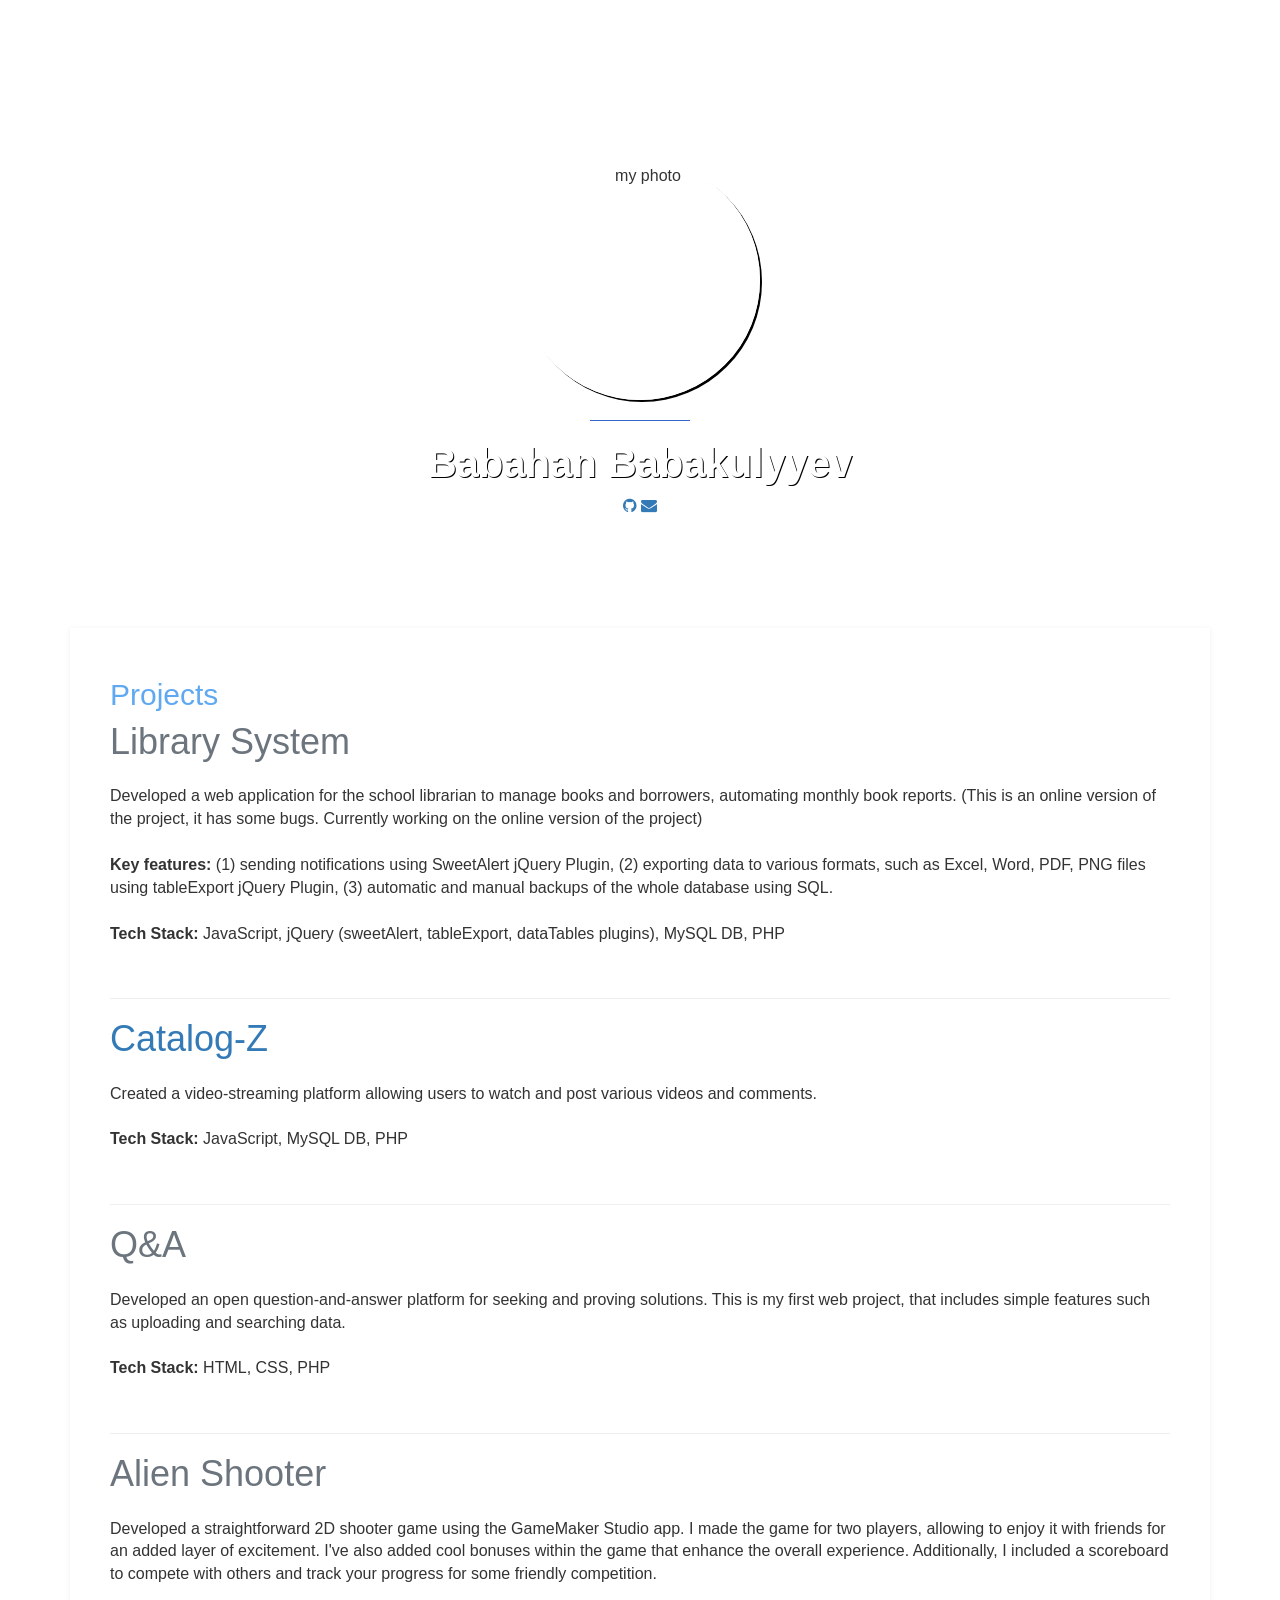
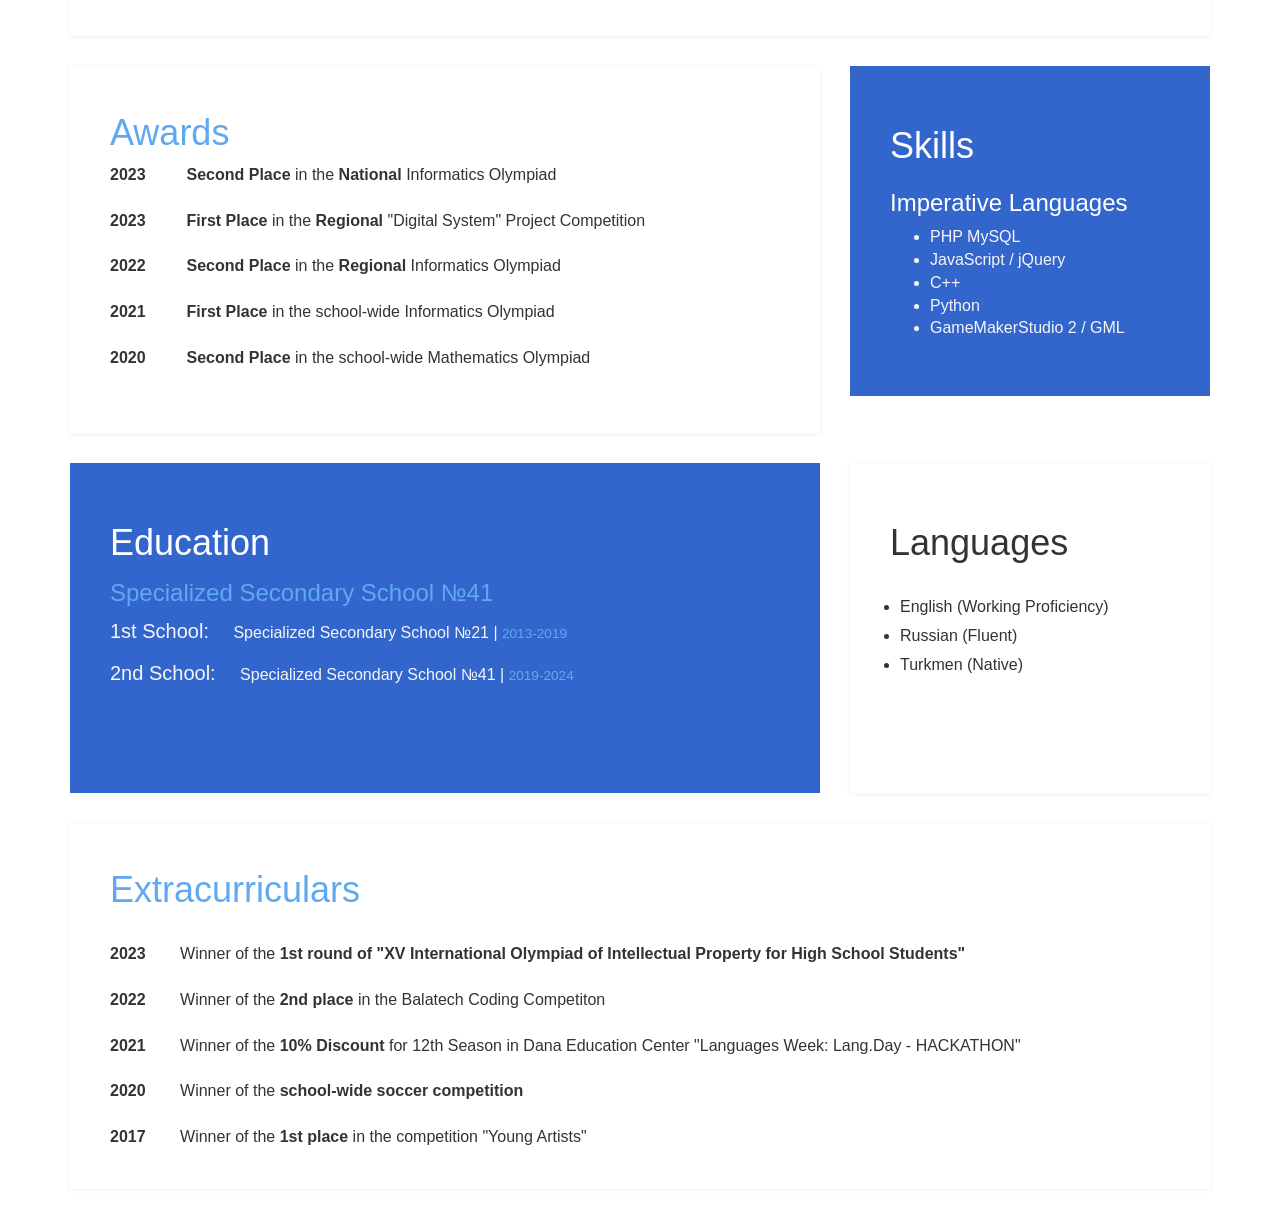
==== index.html @ 64a58634 "Update index.html updated content of project (the games" ====
<!DOCTYPE html>
<html lang="en">
<head>
	<meta charset="utf-8">
	<title>Babahan Babakulyyev | Resume</title>
	<meta http-equiv="X-UA-Compatible" content="IE=Edge">
	<meta name="viewport" content="width=device-width, initial-scale=1">
	<meta name="keywords" content="">
	<meta name="description" content="">
		<!-- stylesheet css -->
	<link rel="stylesheet" href="css/bootstrap.min.css">
	<link rel="stylesheet" href="https://cdnjs.cloudflare.com/ajax/libs/font-awesome/4.7.0/css/font-awesome.min.css">
	<link rel="stylesheet" href="css/style.css">

	<script src="https://code.iconify.design/2/2.1.1/iconify.min.js"></script>
</head>
<body data-spy="scroll" data-target=".navbar-collapse">

	<!-- header section -->
	<header>
		<div class="container">
			<div class="row">
				<div class="col-md-12 col-sm-12">
					<img src="images/profile.jpg" class="img-responsive img-circle tm-border" alt="my photo">
					<hr>
					<h1 class="tm-title white bold shadow">Babahan Babakulyyev</h1>
					<a href="http://github.com/Babahan-0906/"> <i class="fa fa-github"></i> </a>
					<a href="mailto:babakulyyevbabahan@gmail.com"> <i class="fa fa-envelope"></i> </a>
				
				</div>
			</div>
		</div>
	</header>

	<!-- projects ection -->
	<section class="container">
		<div class="row">
			<div class="row-md-6 col-sm-12">
				<div class="projects">
					<div>
						<h3 class="accent">Projects</h3>
					</div>
					<!-- <br><hr> -->
					<div>
						<h2> 
							<a href="http://library-system.42web.io/index.html">
								<span style="color: #6c757d">Library System</span></a> 
						</h2>
<!-- 						<p><strong>Github Repository: </strong> <a href="https://github.com/Babahan-0906/babahan09-06">https://github.com/Babahan-0906/babahan09-06</a> </p> -->
						<p>
							Developed a web application for the school librarian to manage books and borrowers, automating monthly book reports.
							(This is an online version of the project, it has some bugs. Currently working on the online version of the project)
							<br><br>
							<b>Key features:</b> (1) sending notifications using SweetAlert jQuery Plugin, (2)
							exporting data to various formats, such as Excel, Word, PDF, PNG files using tableExport jQuery Plugin, (3) 
							automatic and manual backups of the whole database using SQL. 
							<br><br>
							<b>Tech Stack: </b> JavaScript, jQuery (sweetAlert, tableExport, dataTables plugins), MySQL DB, PHP
						</p>
					</div>
					<br><hr>
					<div>
						<h2> 
							<a href="http://catalog-z.42web.io/colorlib-regform-7/index.php">
								<span style="color: #337ab7">Catalog-Z</span></a> 
						</h2>
<!-- 						<p><strong>Github Repository: </strong> <a href="https://github.com/Babahan-0906/babahan09-06">https://github.com/Babahan-0906/babahan09-06</a> </p> -->
						<p>
							Created a video-streaming platform allowing users to watch and post various videos and comments.
							<br><br>
							<b>Tech Stack: </b> JavaScript, MySQL DB, PHP
						</p>
					</div>
					<br><hr>
					<div>
						<h2> 
							<a href="http://q-a.42web.io/first_page.php">
								<span style="color: #6c757d">Q&A</span></a> 
						</h2>
<!-- 						<p><strong>Github Repository: </strong> <a href="https://github.com/Babahan-0906/babahan09-06">https://github.com/Babahan-0906/babahan09-06</a> </p> -->
						<p>
							Developed an open question-and-answer platform for seeking and proving solutions.
							 This is my first web project, that includes simple features such as uploading and searching data. 
<!-- 							 -->
							<br><br>
							<b>Tech Stack: </b> HTML, CSS, PHP
						</p>
					</div>
					<br><hr>
					<div>
						<h2> 
							<a href="https://drive.google.com/file/d/1NU9jTIQgLHLDw9UG7aolPqY4aQriY2a3/view?usp=drive_link">
								<span style="color: #6c757d">Alien Shooter</span></a> 
						</h2>
<!-- 						<p><strong>Github Repository: </strong> <a href="https://github.com/Babahan-0906/babahan09-06">https://github.com/Babahan-0906/babahan09-06</a> </p> -->
						<p>
							Developed a straightforward 2D shooter game using the GameMaker Studio app. 
							I made the game for two players, allowing to enjoy it with friends for an added layer of excitement. 
							I've also added cool bonuses within the game that enhance the overall experience. 
							Additionally, I included a scoreboard to compete with others and track your progress for some friendly competition.
						</p>
					</div>
				</div>
			</div>
		</div>
	</section>

	<!-- awards and skills section -->
	<section class="container">
		<div class="row">
			<div class="col-md-8 col-sm-12">
				<div class="awards">
					<h2 class="accent">Awards</h2>
						<!-- <strong>2020  &emsp;&emsp;</strong> 
						<span class="iconify" data-icon="openmoji:2nd-place-medal"></span>
						The <strong>Second Place</strong> in School Informatics Olympiad   
							<br><br>
						<strong>2021 &emsp;&emsp;</strong> 
						<span class="iconify" data-icon="openmoji:2nd-place-medal"></span>
						The <strong>Second Place</strong> in Turkmenabat City Informatics Olympiad   
						<br><br> -->
						<strong>2023 &emsp;&emsp;</strong> 
						<span class="iconify" data-icon="openmoji:2nd-place-medal"></span>
						<strong>Second Place</strong> in the <strong>National</strong> Informatics Olympiad   
						<br><br>
						<strong>2023 &emsp;&emsp;</strong> 
						<span class="iconify" data-icon="openmoji:1st-place-medal"></span>
						<strong>First Place</strong> in the <strong>Regional</strong> "Digital System" Project Competition   
						<br><br>
						<!-- <strong>2023 &emsp;&emsp;</strong> 
						<span class="iconify" data-icon="openmoji:3rd-place-medal"></span>
						The <strong>Third Place</strong> in the <strong>Regional</strong> Informatics Olympiad   
						<br><br> -->
						<!-- <strong>2023 &emsp;&emsp;</strong> 
						<span class="iconify" data-icon="openmoji:1st-place-medal"></span>
						The <strong>First Place</strong> in Turkmenabat City "Digital System" Project Competition   
						<br><br>
						<strong>2022 &emsp;&emsp;</strong> 
						<span class="iconify" data-icon="openmoji:1st-place-medal"></span>
						The <strong>First Place</strong> in Turkmenabat City Informatics Olympiad   
						<br><br> -->
						<strong>2022 &emsp;&emsp;</strong> 
						<span class="iconify" data-icon="openmoji:2nd-place-medal"></span>
						<strong>Second Place</strong> in the <strong>Regional</strong> Informatics Olympiad 
						<br><br>
						<strong>2021 &emsp;&emsp;</strong> 
						<span class="iconify" data-icon="openmoji:1st-place-medal"></span>
						<strong>First Place</strong> in the school-wide Informatics Olympiad   
							<br><br>
						<strong>2020 &emsp;&emsp;</strong> 
						<span class="iconify" data-icon="openmoji:2nd-place-medal"></span>
						<strong>Second Place</strong> in the school-wide Mathematics Olympiad   
							<br><br>
						
				</div>
			</div>
			<div class="col-md-4 col-sm-12">
				<div class="skills">
					<h2 class="white">Skills</h2>

					<h4 class="white">Imperative Languages</h4>
					<ul>
						<li>PHP MySQL</li>
						<li>JavaScript / jQuery</li>
						<li>C++</li>
						<li>Python</li>
						<li>GameMakerStudio 2 / GML</li>
					</ul>
				</div>
			</div>
		</div>
	</section>

	<!-- education and languages -->
	<section class="container">
		<div class="row">
			<div class="col-md-8 col-sm-12">
				<div class="education">
					<h2 class="white">Education</h2>
						<div class="education-content">
							<h4 class="education-title accent gray">Specialized Secondary School №41</h4>
								<div class="education-school">
									<h5>1st School: </h5>
										<span class="education-description">Specialized Secondary School №21 | <small class="accent gray">2013-2019</small></span>
										<br>
									<h5>2nd School: </h5>
										<span class="education-description">Specialized Secondary School №41 | <small class="accent gray">2019-2024</small></span>
								</div>
						</div>
				</div>
			</div>
			<div class="col-md-4 col-sm-12">
				<div class="languages">
					<h2>Languages</h2>
						<ul>
							<li>English (Working Proficiency)</li>
							<li>Russian (Fluent)</li>
							<li>Turkmen (Native)</li>
						</ul>
				</div>
			</div>
		</div>
	</section>

	<!-- Extracurriculars -->
	<section class="container">
		<div class="row">
			<div class="row-md-6 col-sm-12">
				<div class="extracurriculars">
					<h2 class="accent">Extracurriculars</h2><br>
					<li>
						<strong>2023</strong> <span>
								Winner of the <strong>1st round of "XV International Olympiad of Intellectual Property for High School Students"</strong>
							</span>
					</li> <br>
					<li>
						<strong>2022</strong> <span>
								Winner of the <strong>2nd place</strong> in the Balatech Coding Competiton
							</span>
					</li> <br>
					<li>
						<strong>2021</strong> <span>
								Winner of the <strong>10% Discount</strong> for 12th Season in Dana Education Center
								"Languages Week: Lang.Day - HACKATHON"
							</span>
					</li> <br>
					<li>
						<strong>2020</strong> <span>
								Winner of the <strong>school-wide soccer competition</strong>
							</span>
					</li> <br>
					<li>
						<strong>2017</strong> <span>
								Winner of the <strong>1st place</strong> in the competition "Young Artists"
							</span>
					</li>
				</div>
			</div>
		</div>
	</section>

	<!-- contact and experience dana -->
	<!-- Extracurriculars - suratdan yer alanym,  -->
	<section class="container">
		
	</section>

	<!-- javascript js -->	
	<script src="js/jquery.js"></script>
	<script src="js/bootstrap.min.js"></script>	
	<script src="js/jquery.backstretch.min.js"></script>
	<script src="js/custom.js"></script>

</body>
</html>
---- css/style.css ----
html, body {
  margin:0;border:0;padding:0;
  font-size:16px;
/*   font-family:'Proxima'; */
  overflow-x:hidden;
  position: relative;
  vertical-align: baseline;
  /* background-image: src ("images/tm-bg-slide-1.jpg"); */

}

html {
    -webkit-font-smoothing: antialiased;
}

h1 {font-size:40px;}
h2 {font-size:36px;}
h3 {font-size:30px;}
h4 {font-size:24px;}
h5 {font-size:20px;}
h6 {font-size:18px;}

h2 {
  padding-bottom: 14px;
}

.accent {
  line-height: 14px;
  color: #60A9F0;
}

.bold {
	font-weight: bold;
}

.tm-border {
  width: 240px;
  height: 240px;
  border: 5px solid #fff;
  box-shadow: 2px 2px #000;
}

.shadow {
  text-shadow: 1px 1px #000;
}

.tm-title {
  color: #66CCFF;
}

.white {
  color: #fff;
}

.orange {
  color: rgb(255, 102, 0);
}

.projects,.skills,
.awards,.education,.languages,
.contact, .experience, .extracurriculars {
  padding: 40px;
  min-height: 330px;
}

.education, .languages,
.skills, .awards,
.contact, .experience, .extracurriculars {
  margin-top: 30px;
}

/* header section */
header {
  text-align: center;
  min-height: 400px;
  overflow: hidden;
  position: relative;
  padding-top: 160px;
  padding-bottom: 140px;
}
header img {
  display: inline-block !important;
}
header h2 {
  padding-top: 40px;
}
header hr {
  border-color: #3366CC;
  width: 100px;
}

/* projects section */
.projects {
  background: #fff;
  box-shadow: 0px 1px 5px rgba(50,50,50,0.08);
  margin-top: -30px;
}

/* awards section */
.awards {
  background: #fff;
  box-shadow: 0px 1px 5px rgba(50,50,50,0.08);
}
.awards ul li {
  list-style-type: none;
}
.awards ul li strong {
  font-size: small;
}


/* skills section */
.skills {
  background: #3366CC;
  color: #f5f5f5;
}
.skills .progress {
  border-radius: 0px;
  height: 4px;
}
.skills .progress .progress-bar-primary {
  background: #204090;
}
.skills strong {
  display: inline-block;
  font-weight: normal;
  padding-bottom: 6px;
}

/* education section */
.education {
  background: #3366CC;
  color: #f5f5f5;
}
.education .education-content {
  padding-bottom: 14px;
}
.education h5 {
  display: inline-block;
}
.education span {
  padding-right: 10px;
  padding-left: 20px;
}

/* languages section */
.languages {
  background: #fff;
 box-shadow: 0px 1px 5px rgba(50,50,50,0.08);
}
.languages ul, .awards ul {
  padding: 10px;
}
.languages ul li, .awards ul li {
  padding-bottom: 6px;
}

/* contact section */
.contact {
  background: #fff;
  box-shadow: 0px 1px 5px rgba(50,50,50,0.08);
  margin-bottom: 30px;
}
.contact .fa {
  padding-right: 6px;
}

/* experience section */
.experience {
  background: #3366CC;
  color: #f5f5f5;
  margin-bottom: 30px;
}
.experience .experience-content {
  padding-bottom: 14px;
}
.experience h5 {
  display: inline-block;
}
.experience h6 {
  display: initial;
}
.experience span {
  padding-right: 10px;
  padding-left: 20px;
}

/* extracurriculars section */
.extracurriculars {
  background: #fff;
  box-shadow: 0px 1px 5px rgba(50,50,50,0.08);
  margin-bottom: 30px;
}
.extracurriculars li {
  list-style-type: none;
}
.extracurriculars li span {
  margin-left: 30px;
}

@media ( max-width: 980px ) {
  .skills {
    margin-top: 30px;
  }
}

@media ( max-width: 360px ) {
  header h1 {
    font-size: 30px;
  }
  .projects h2 {
    font-size: 24px;
  }
  .education h4,
  .experience h4 {
    font-size: 20px;
  }
}
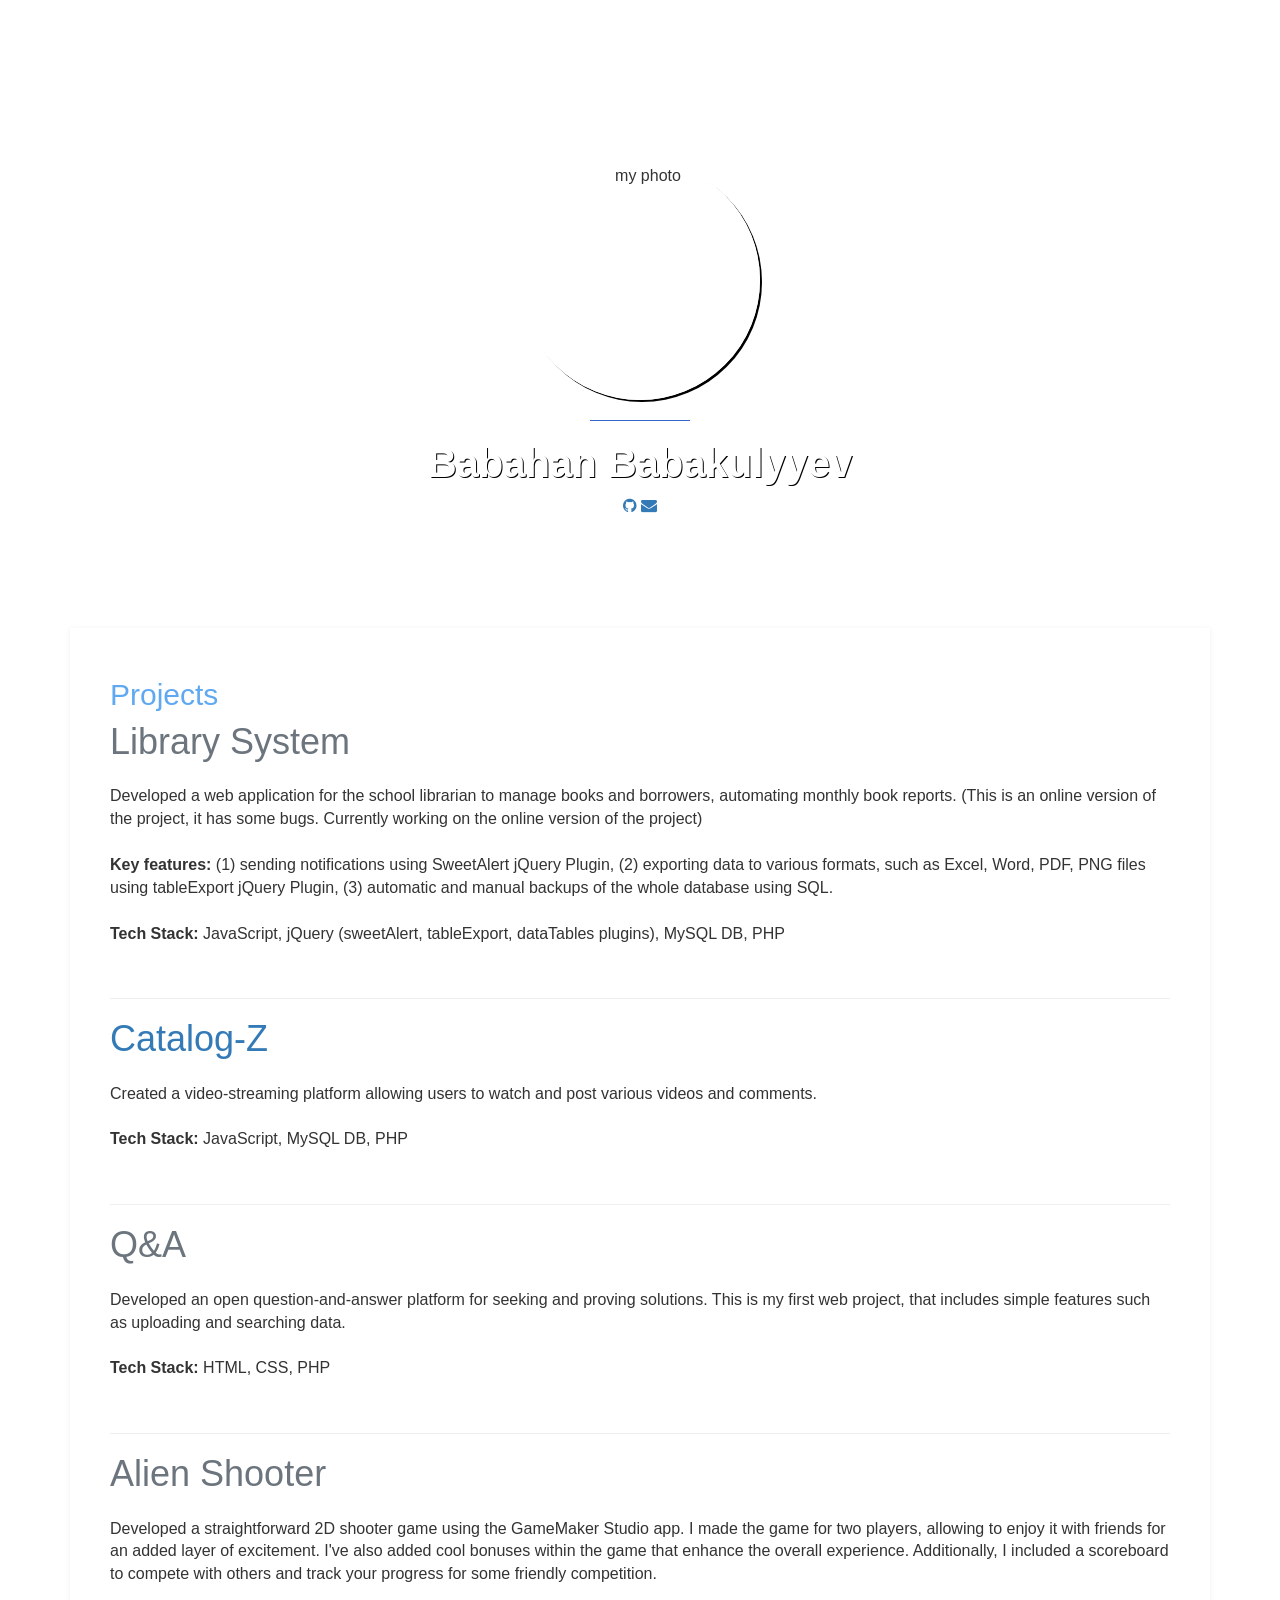
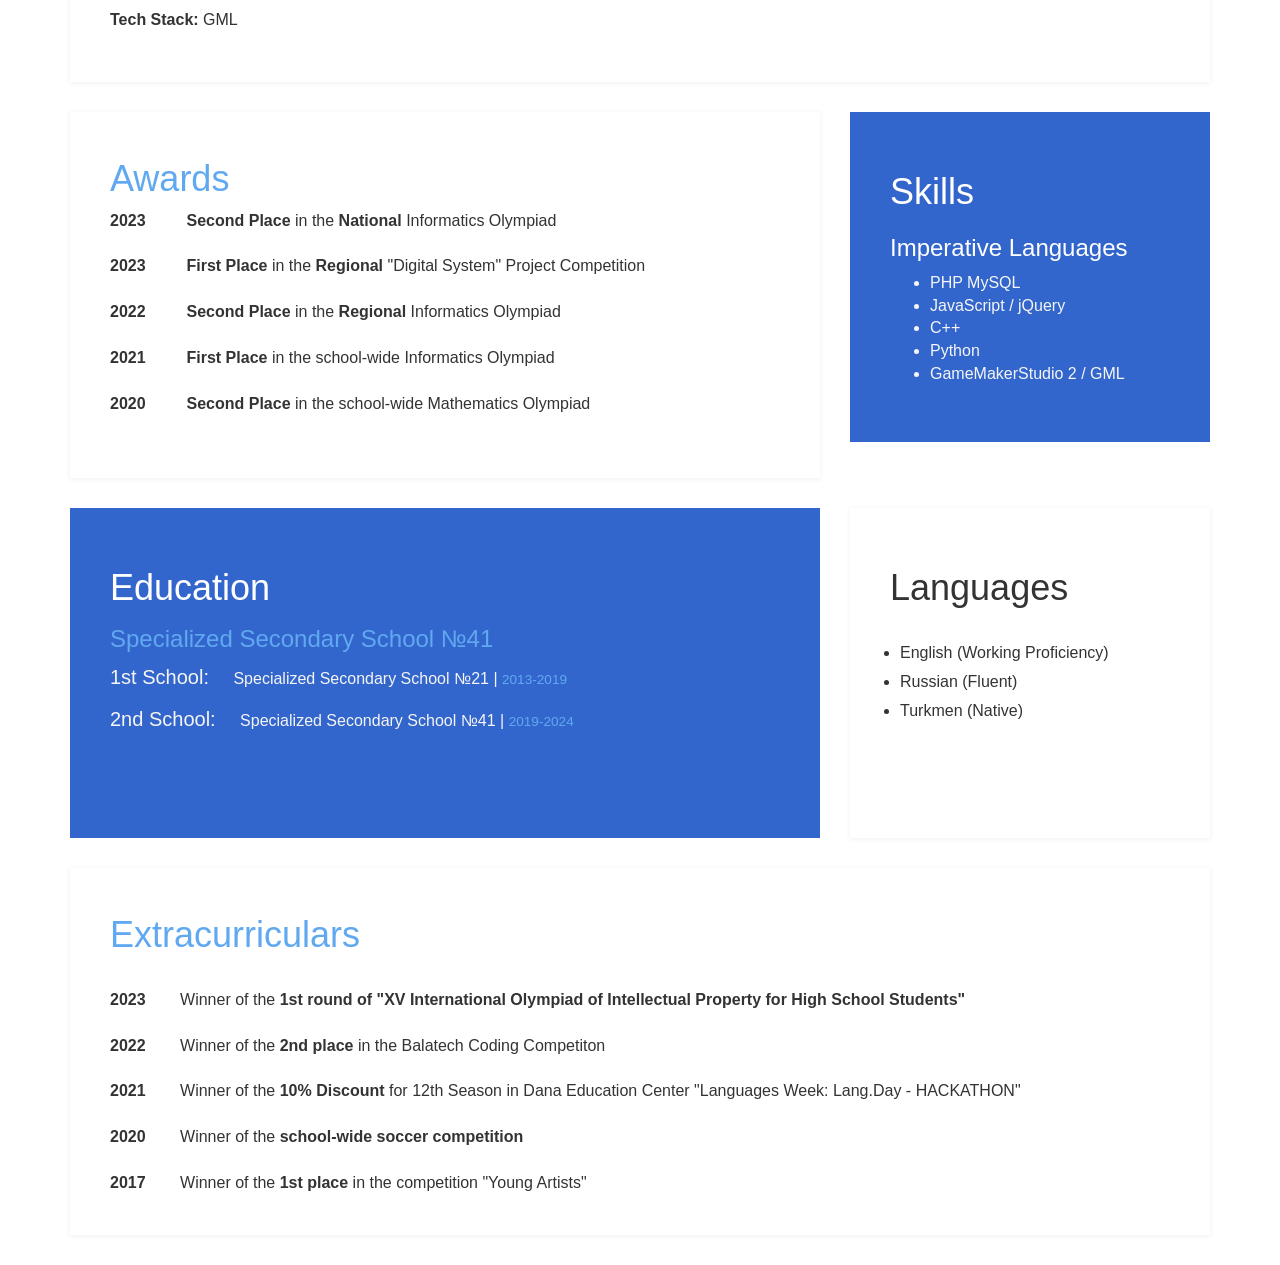
==== commit 781b0bea: "Update index.html" ====
--- a/index.html
+++ b/index.html
@@ -98,6 +98,8 @@
 							I made the game for two players, allowing to enjoy it with friends for an added layer of excitement. 
 							I've also added cool bonuses within the game that enhance the overall experience. 
 							Additionally, I included a scoreboard to compete with others and track your progress for some friendly competition.
+							<br><br>
+							<b>Tech Stack: </b> GML
 						</p>
 					</div>
 				</div>
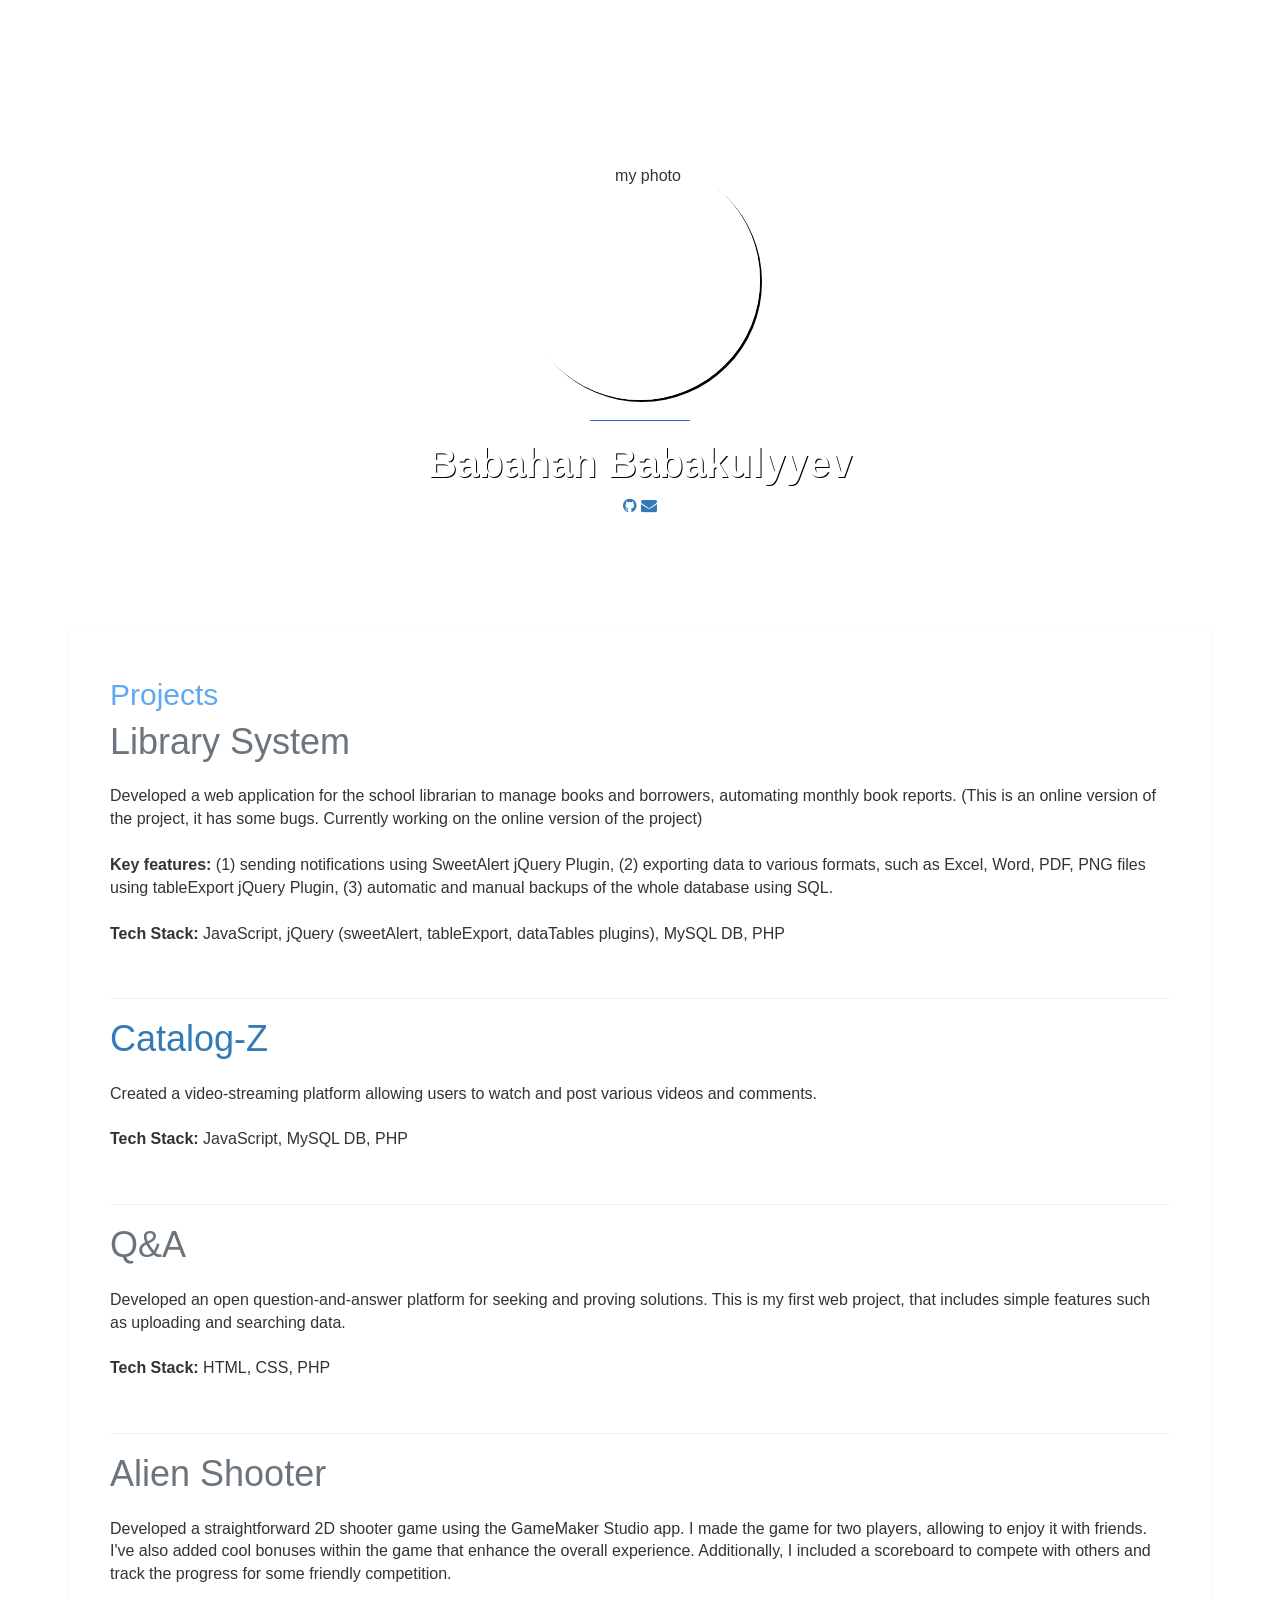
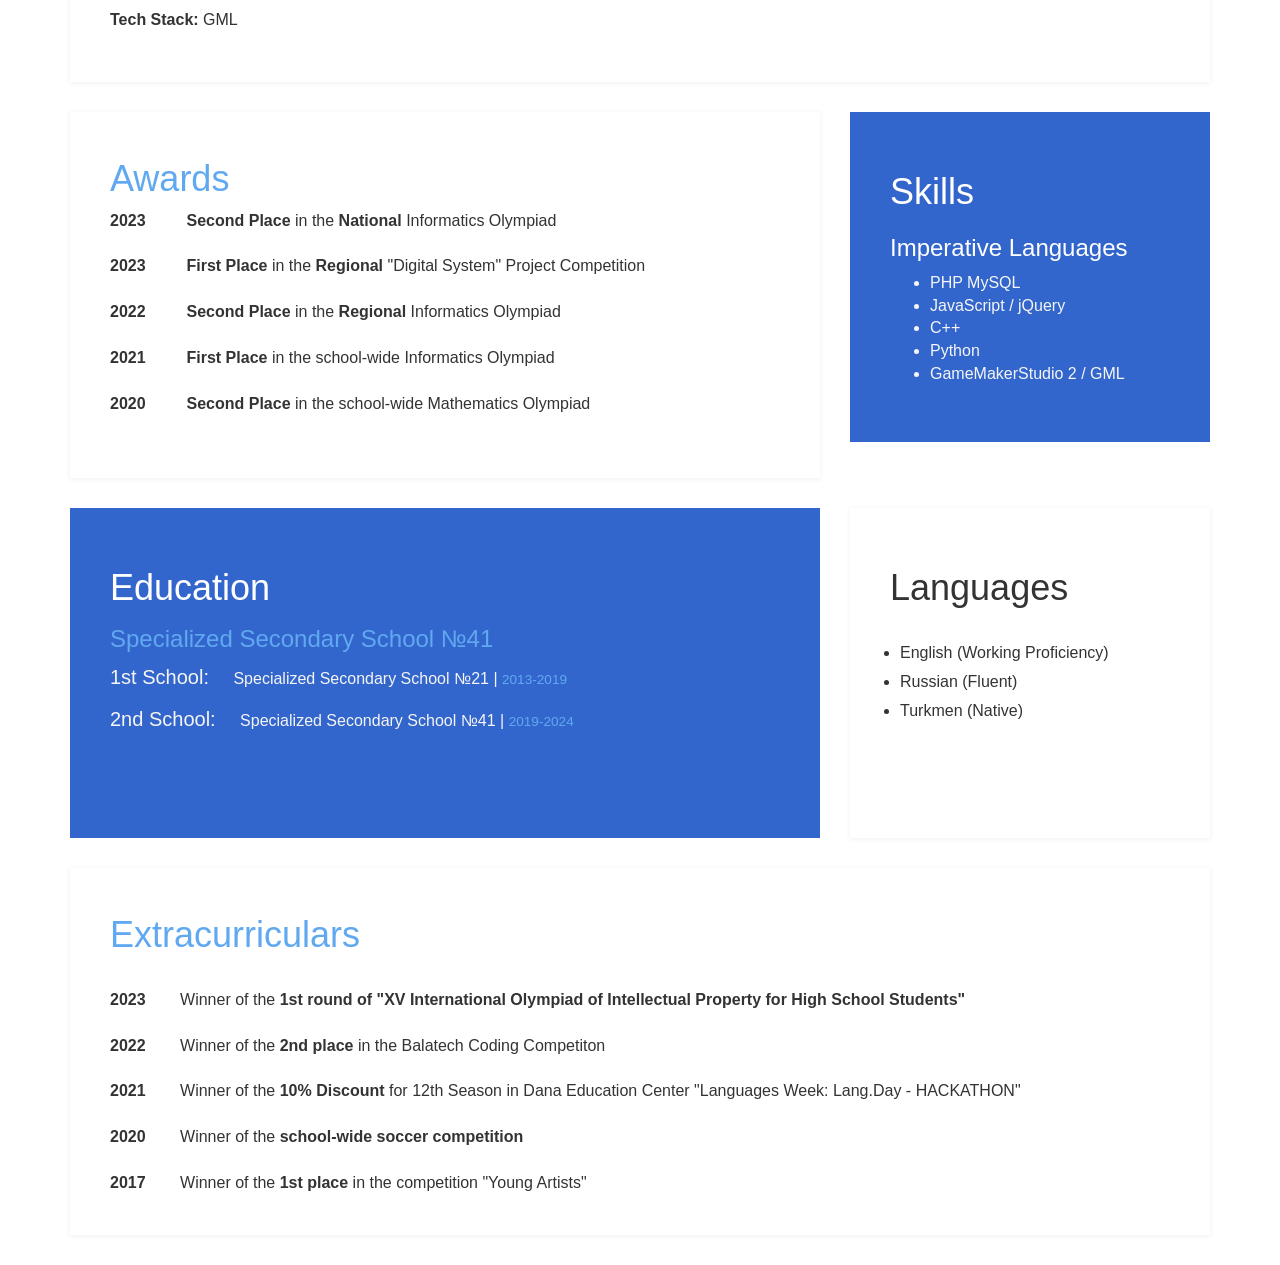
==== commit 52dd9d26: "Update index.html" ====
--- a/index.html
+++ b/index.html
@@ -95,9 +95,9 @@
 <!-- 						<p><strong>Github Repository: </strong> <a href="https://github.com/Babahan-0906/babahan09-06">https://github.com/Babahan-0906/babahan09-06</a> </p> -->
 						<p>
 							Developed a straightforward 2D shooter game using the GameMaker Studio app. 
-							I made the game for two players, allowing to enjoy it with friends for an added layer of excitement. 
+							I made the game for two players, allowing to enjoy it with friends. 
 							I've also added cool bonuses within the game that enhance the overall experience. 
-							Additionally, I included a scoreboard to compete with others and track your progress for some friendly competition.
+							Additionally, I included a scoreboard to compete with others and track the progress for some friendly competition.
 							<br><br>
 							<b>Tech Stack: </b> GML
 						</p>
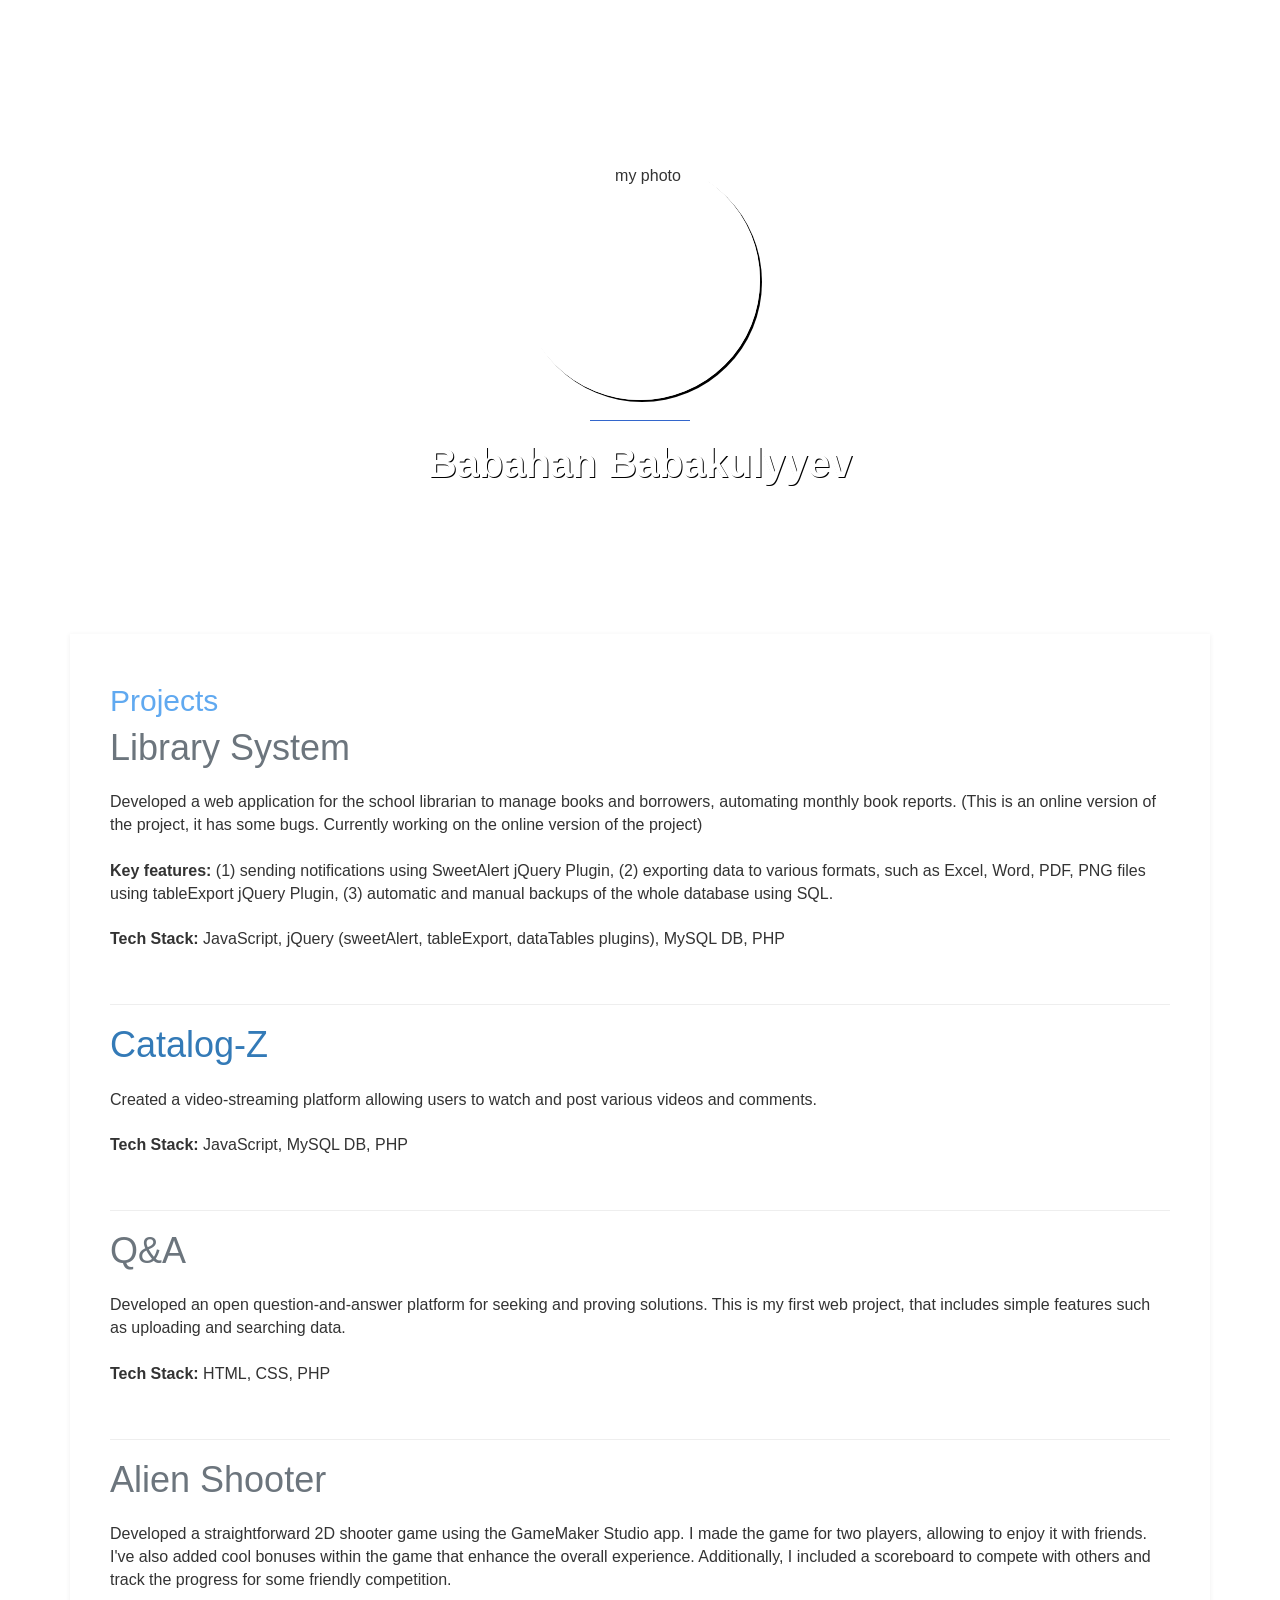
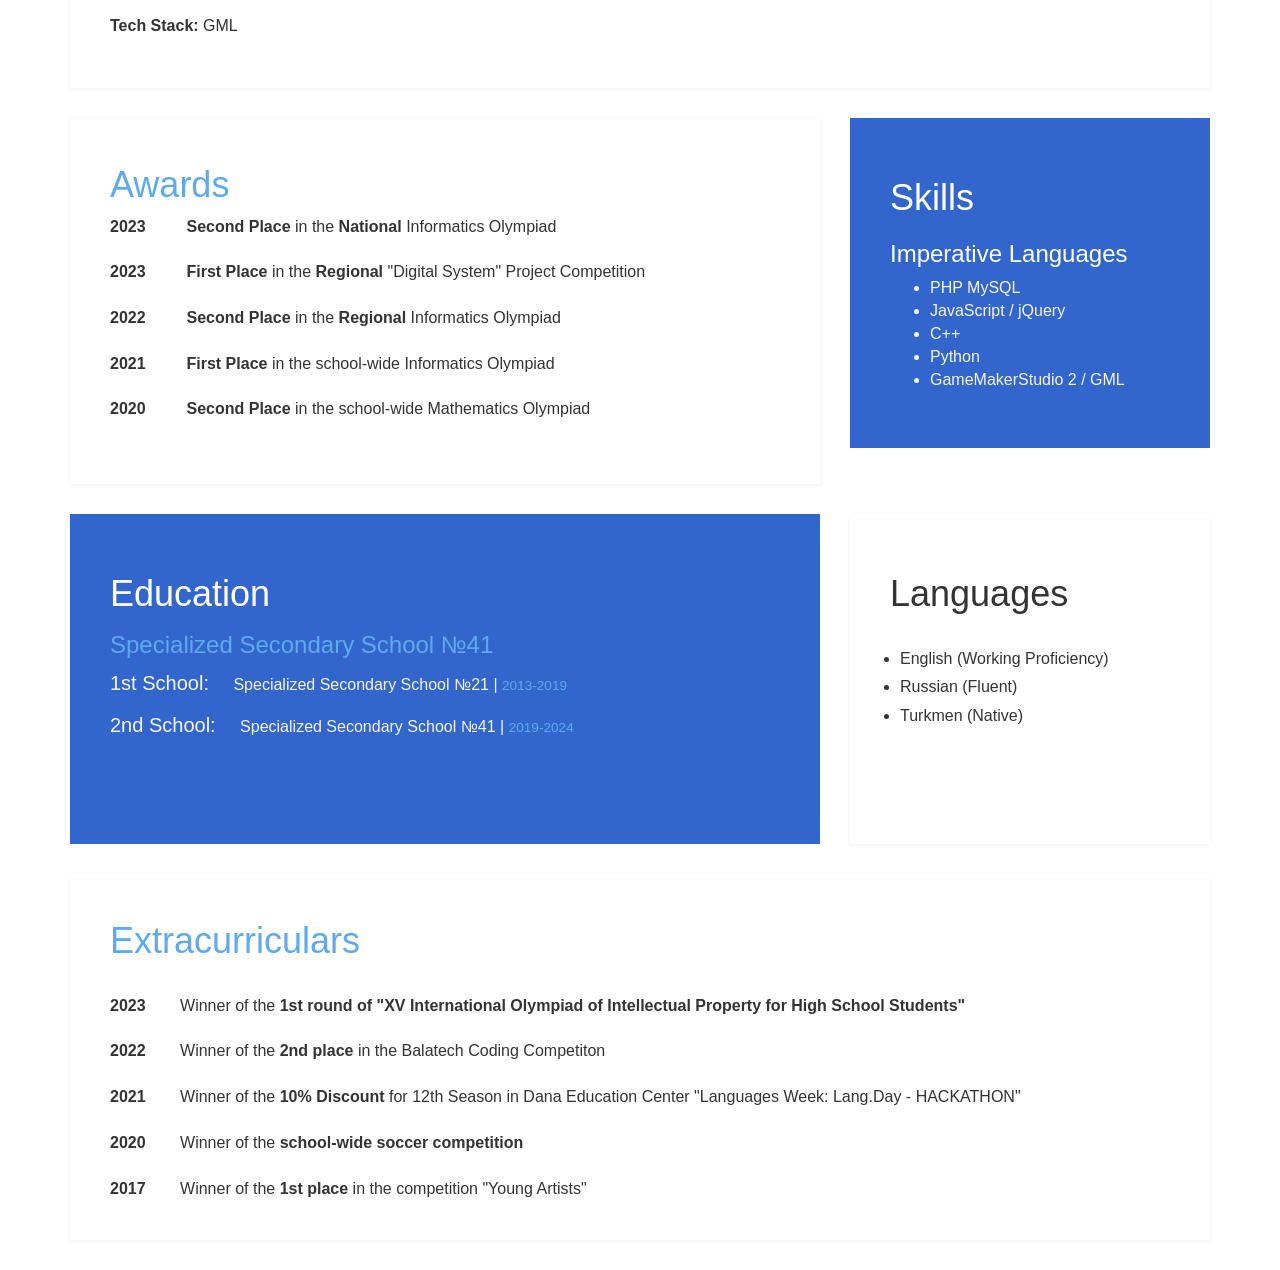
==== commit dd6712ad: "Update index.html icons" ====
--- a/index.html
+++ b/index.html
@@ -21,11 +21,11 @@
 		<div class="container">
 			<div class="row">
 				<div class="col-md-12 col-sm-12">
-					<img src="images/profile.jpg" class="img-responsive img-circle tm-border" alt="my photo">
+					<img src="images/profile2.jpg" class="img-responsive img-circle tm-border" alt="my photo">
 					<hr>
 					<h1 class="tm-title white bold shadow">Babahan Babakulyyev</h1>
-					<a href="http://github.com/Babahan-0906/"> <i class="fa fa-github"></i> </a>
-					<a href="mailto:babakulyyevbabahan@gmail.com"> <i class="fa fa-envelope"></i> </a>
+					<a href="http://github.com/Babahan-0906/" style="color: white; font-size: 20px;"> <i class="fa fa-github"></i> </a>
+					<a href="mailto:babakulyyevbabahan@gmail.com" style="color: white; font-size: 20px;"> <i class="fa fa-envelope"></i> </a>
 				
 				</div>
 			</div>
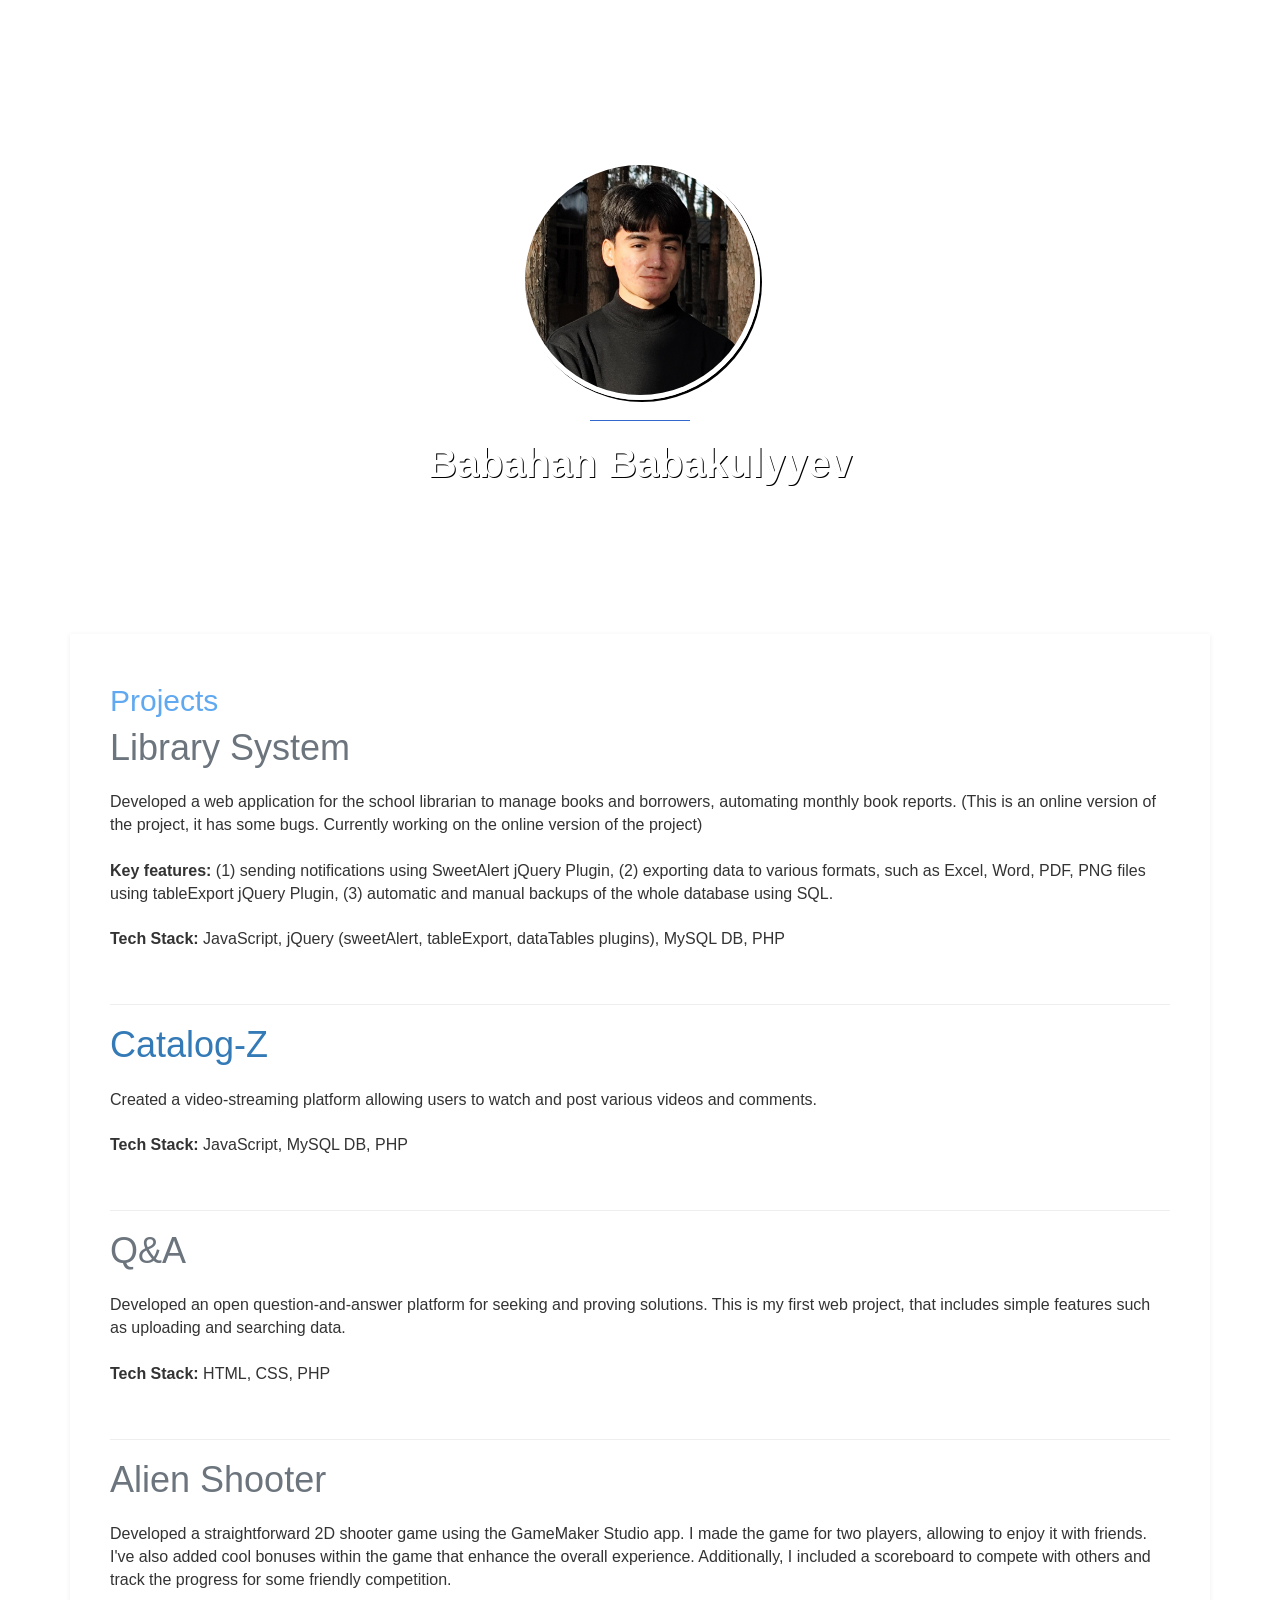
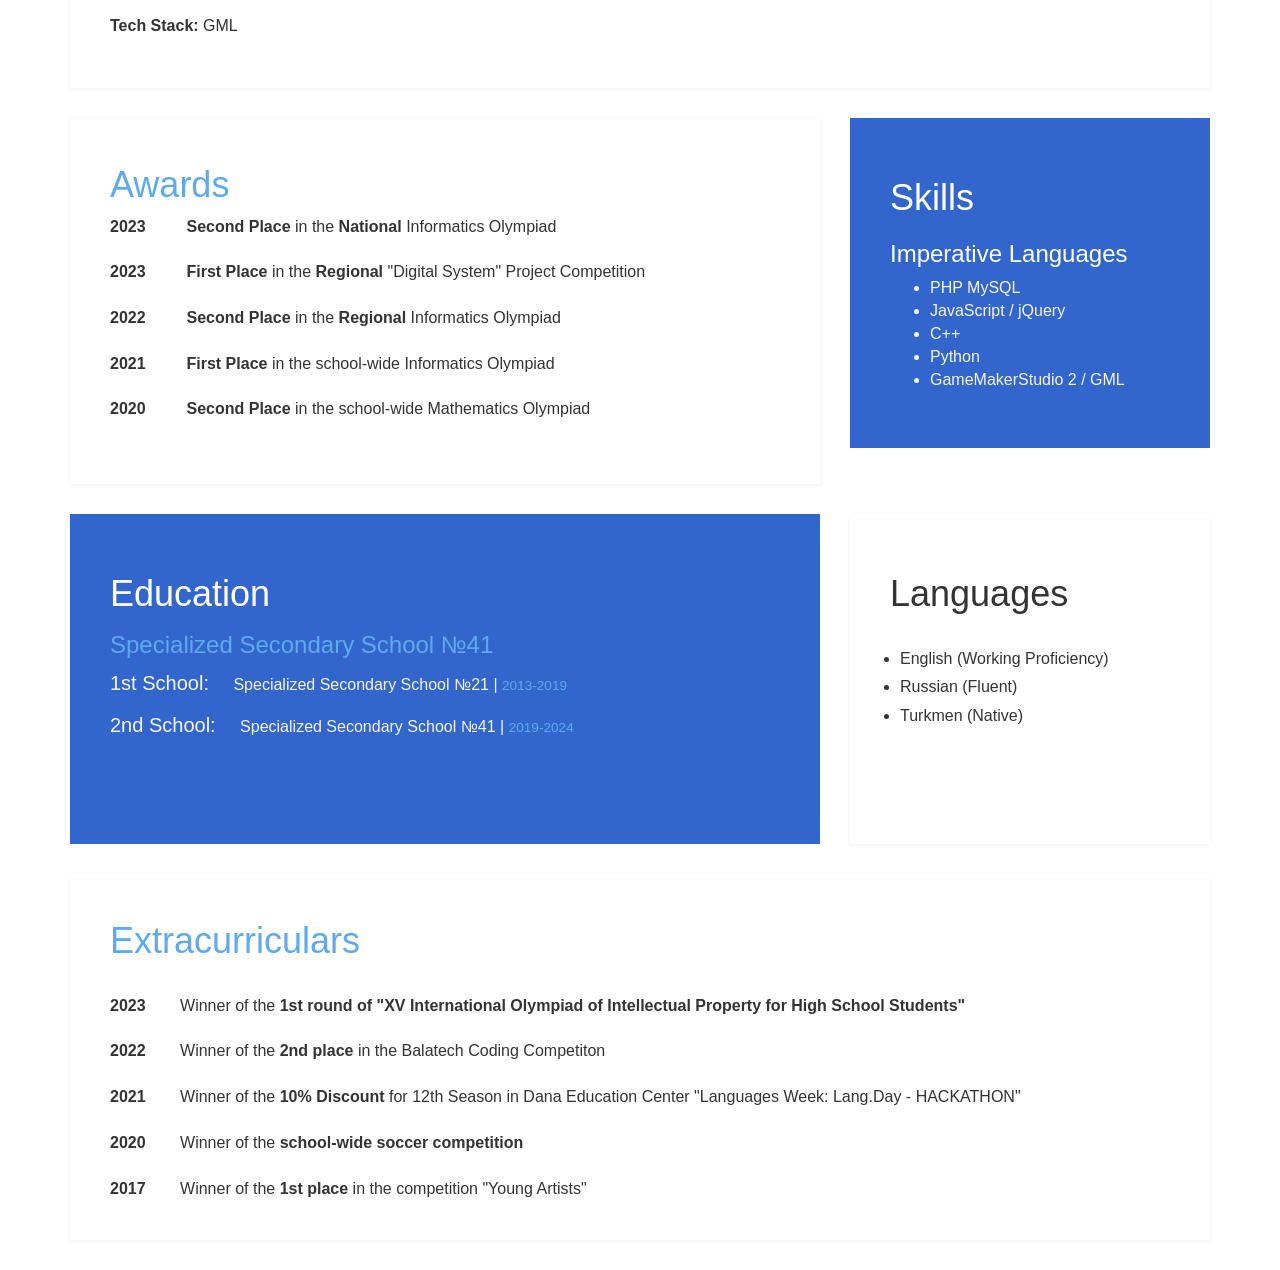
==== commit 135c7191: "Update index.html" ====
--- a/index.html
+++ b/index.html
@@ -21,7 +21,7 @@
 		<div class="container">
 			<div class="row">
 				<div class="col-md-12 col-sm-12">
-					<img src="images/profile2.jpg" class="img-responsive img-circle tm-border" alt="my photo">
+					<img src="images/profile.jpg" class="img-responsive img-circle tm-border" alt="my photo">
 					<hr>
 					<h1 class="tm-title white bold shadow">Babahan Babakulyyev</h1>
 					<a href="http://github.com/Babahan-0906/" style="color: white; font-size: 20px;"> <i class="fa fa-github"></i> </a>
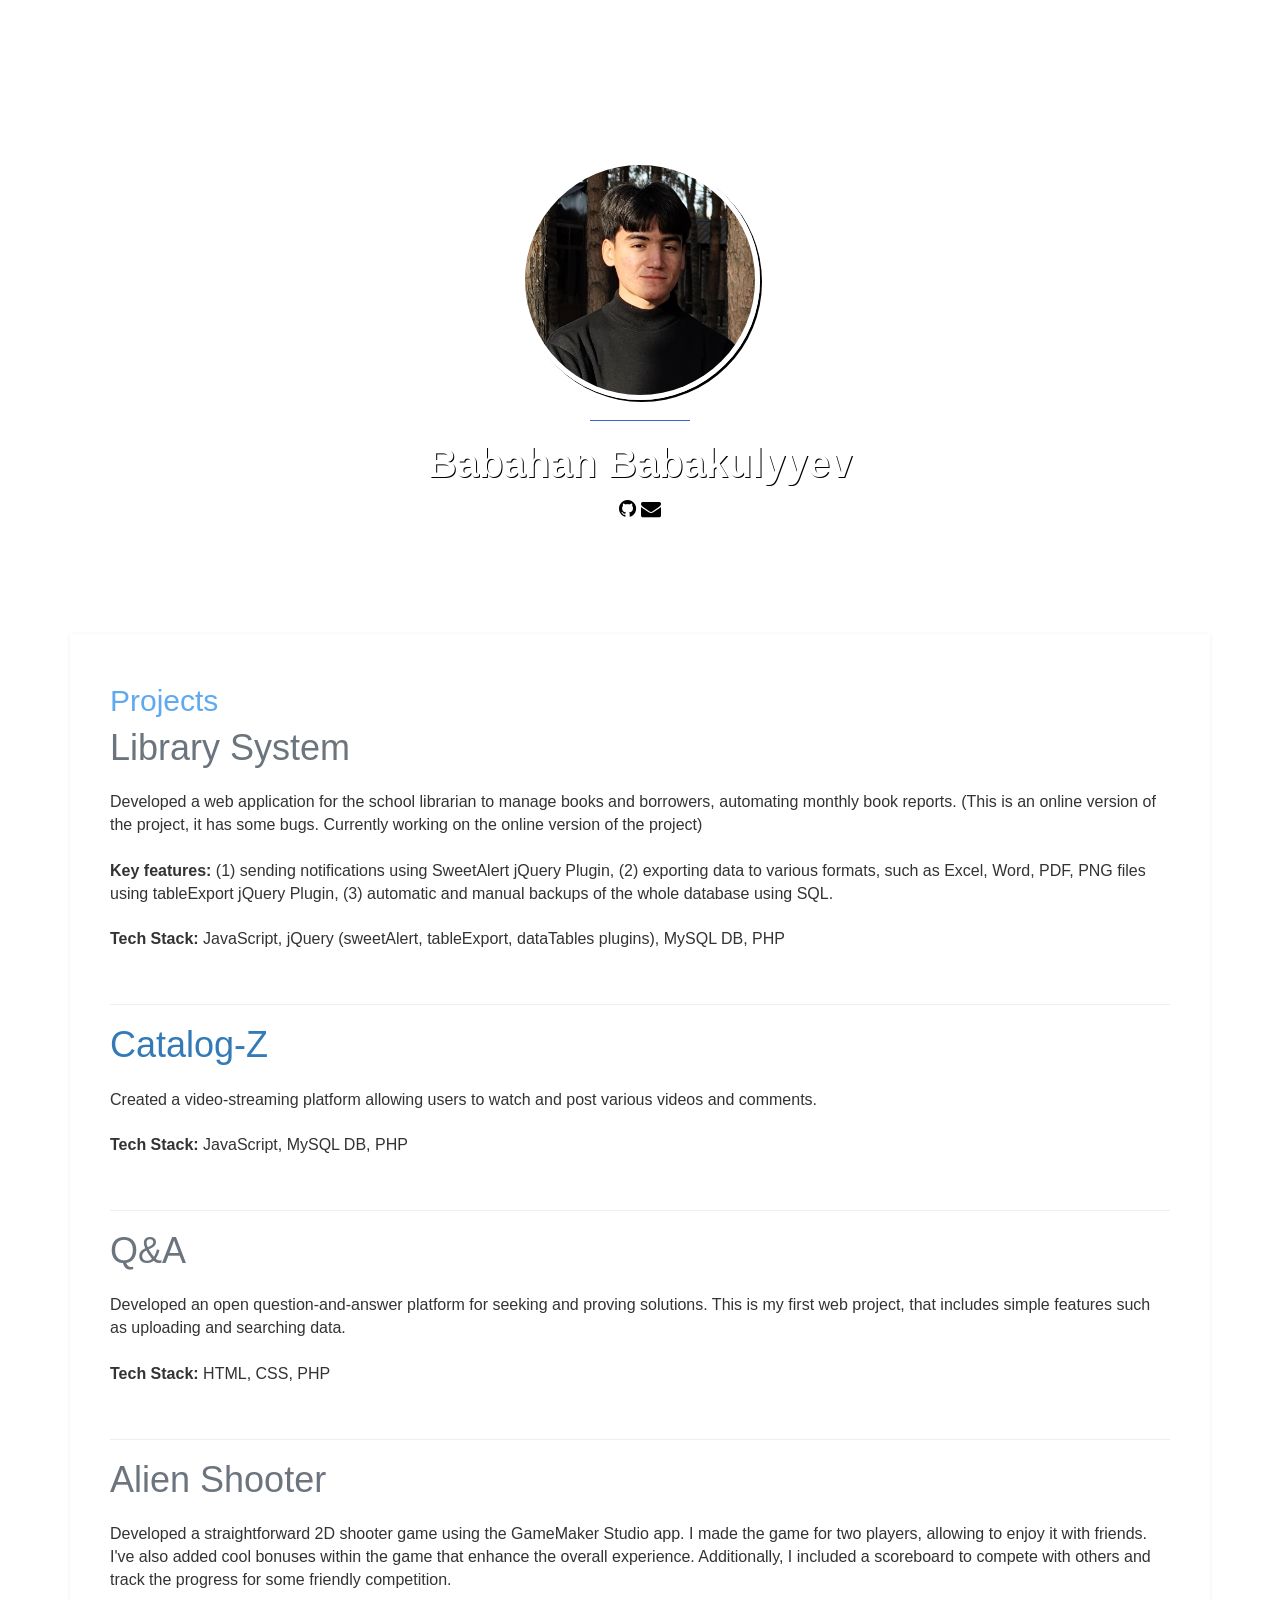
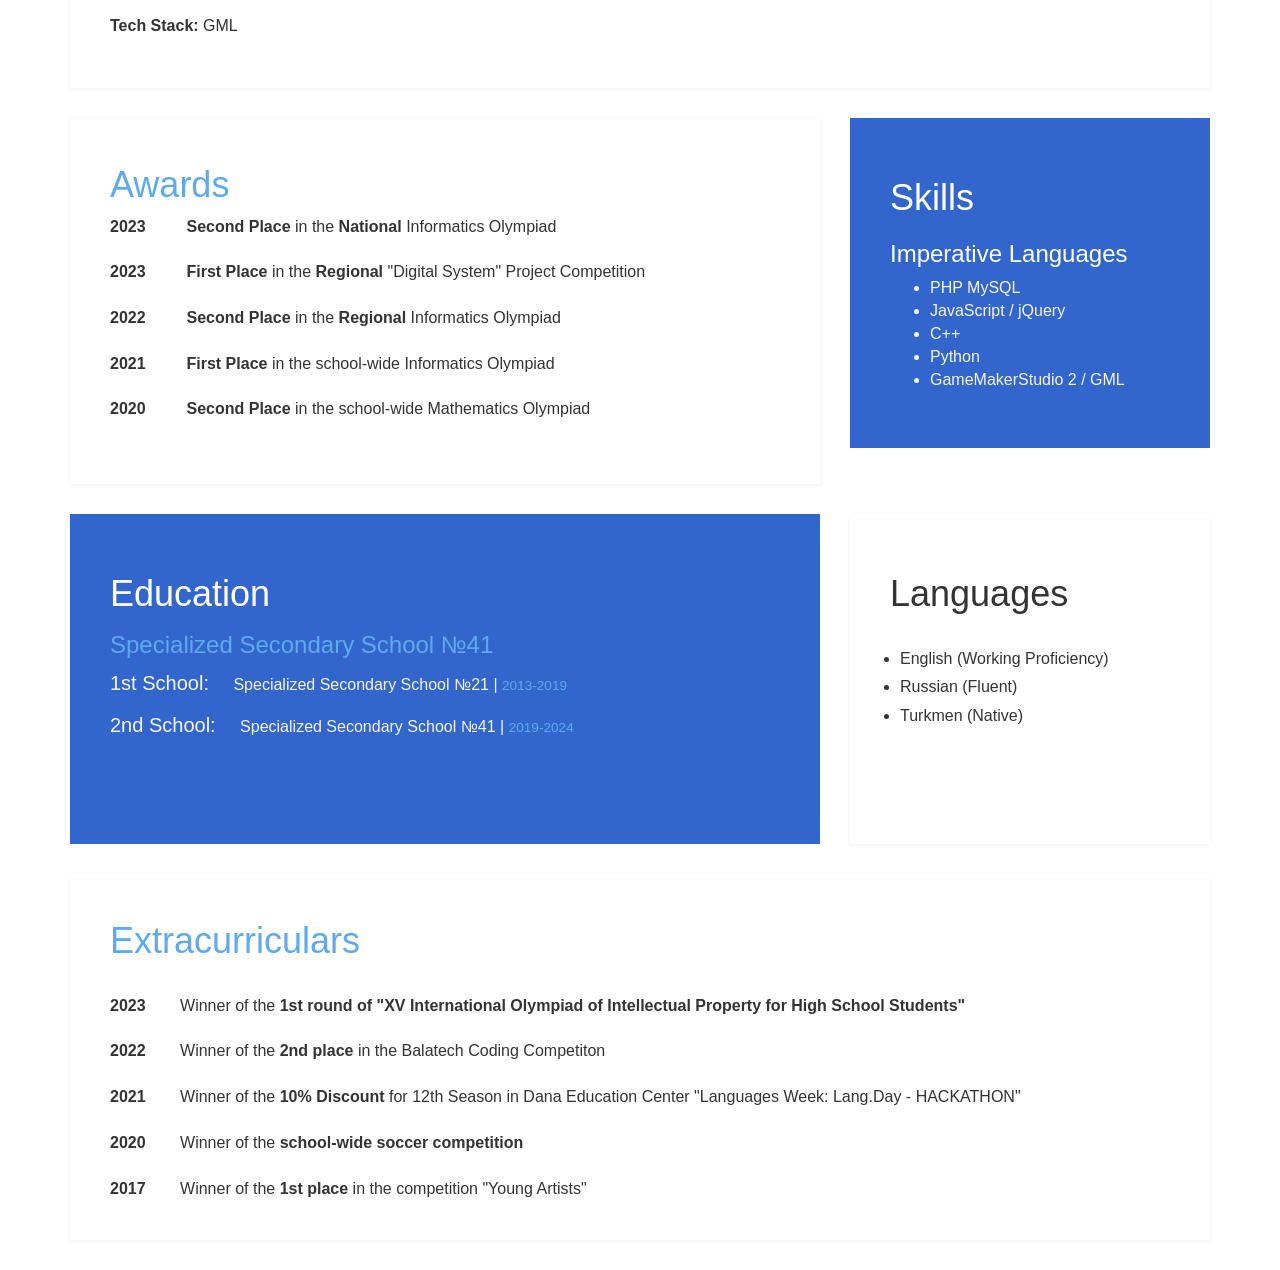
==== commit 87fbe00c: "Update index.html Changed color of icons for turkey sch" ====
--- a/index.html
+++ b/index.html
@@ -24,8 +24,8 @@
 					<img src="images/profile.jpg" class="img-responsive img-circle tm-border" alt="my photo">
 					<hr>
 					<h1 class="tm-title white bold shadow">Babahan Babakulyyev</h1>
-					<a href="http://github.com/Babahan-0906/" style="color: white; font-size: 20px;"> <i class="fa fa-github"></i> </a>
-					<a href="mailto:babakulyyevbabahan@gmail.com" style="color: white; font-size: 20px;"> <i class="fa fa-envelope"></i> </a>
+					<a href="http://github.com/Babahan-0906/" style="color: black; font-size: 20px;"> <i class="fa fa-github"></i> </a>
+					<a href="mailto:babakulyyevbabahan@gmail.com" style="color: black; font-size: 20px;"> <i class="fa fa-envelope"></i> </a>
 				
 				</div>
 			</div>
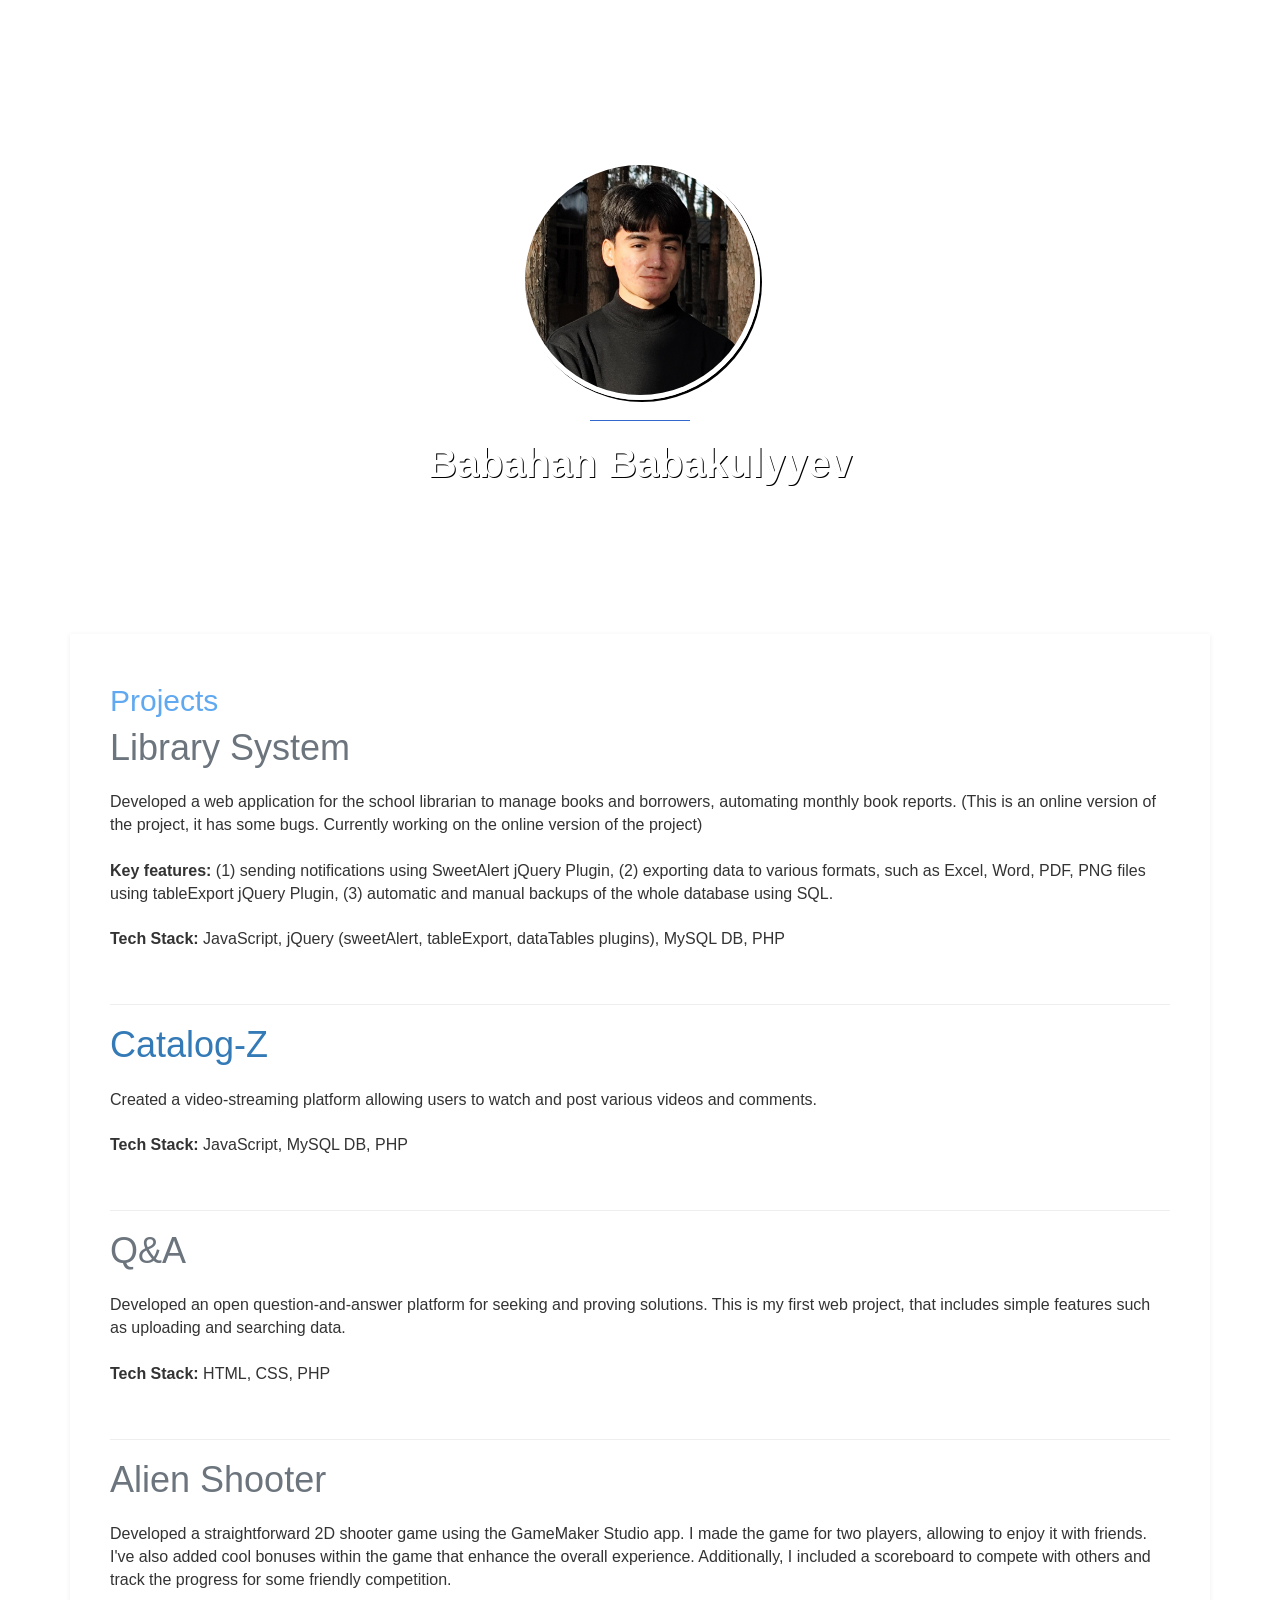
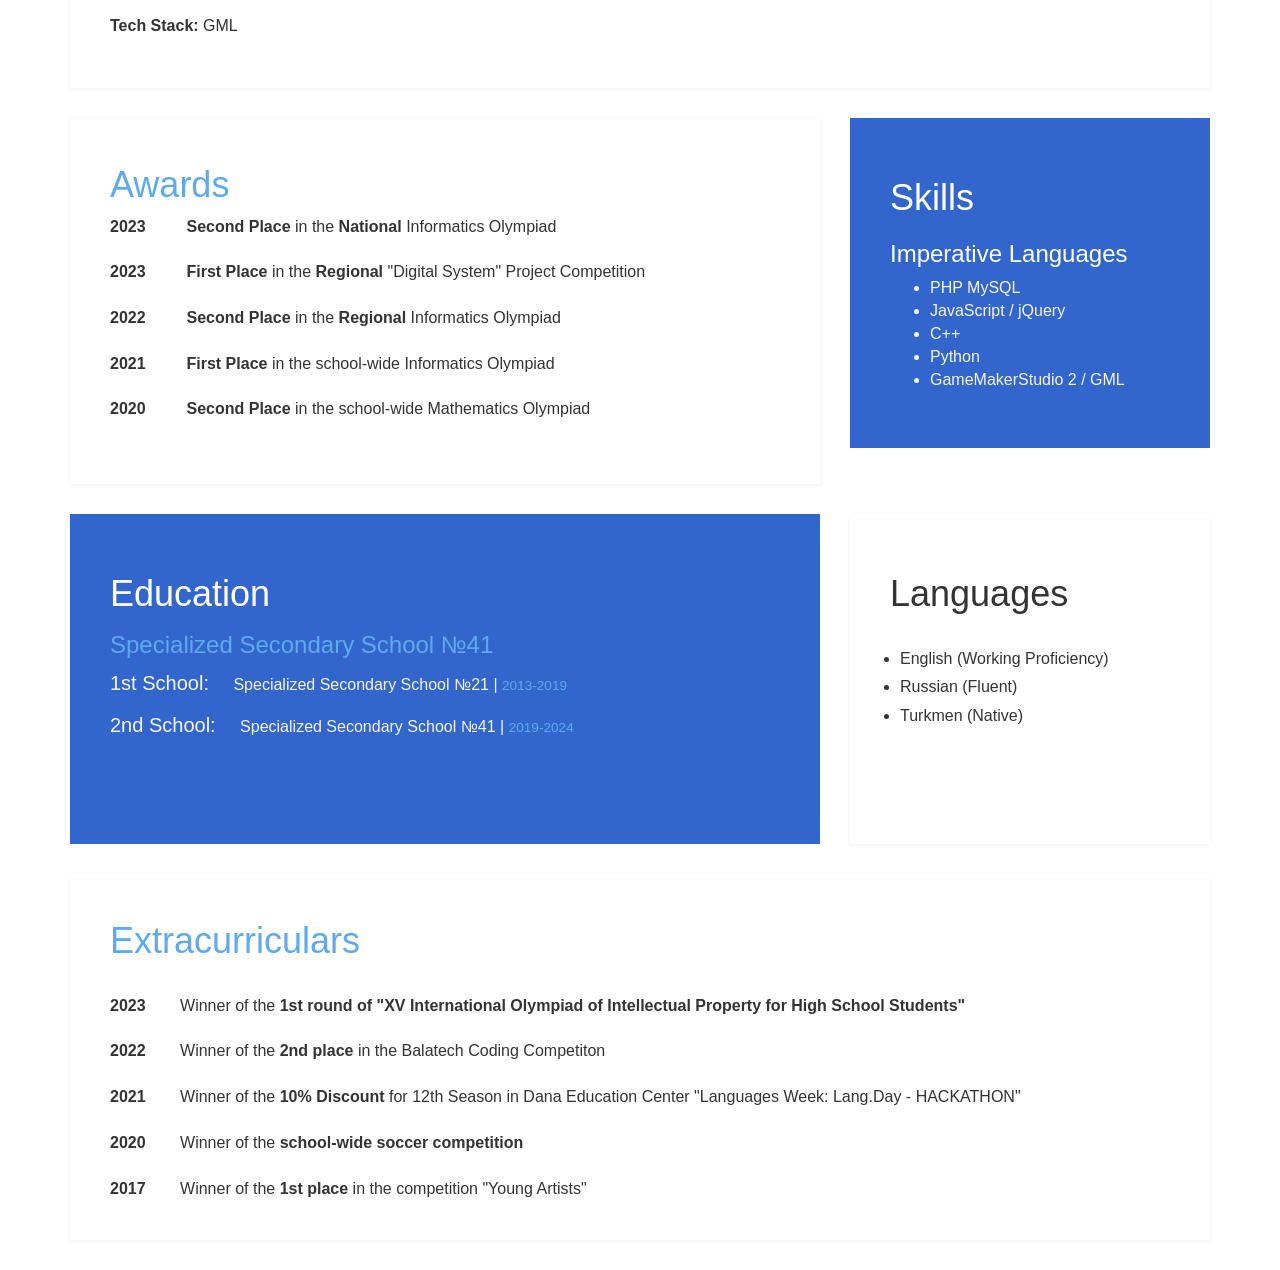
==== commit f4f6ce03: "Update index.html Again white icons" ====
--- a/index.html
+++ b/index.html
@@ -24,8 +24,8 @@
 					<img src="images/profile.jpg" class="img-responsive img-circle tm-border" alt="my photo">
 					<hr>
 					<h1 class="tm-title white bold shadow">Babahan Babakulyyev</h1>
-					<a href="http://github.com/Babahan-0906/" style="color: black; font-size: 20px;"> <i class="fa fa-github"></i> </a>
-					<a href="mailto:babakulyyevbabahan@gmail.com" style="color: black; font-size: 20px;"> <i class="fa fa-envelope"></i> </a>
+					<a href="http://github.com/Babahan-0906/" style="color: white; font-size: 20px;"> <i class="fa fa-github"></i> </a>
+					<a href="mailto:babakulyyevbabahan@gmail.com" style="color: white; font-size: 20px;"> <i class="fa fa-envelope"></i> </a>
 				
 				</div>
 			</div>
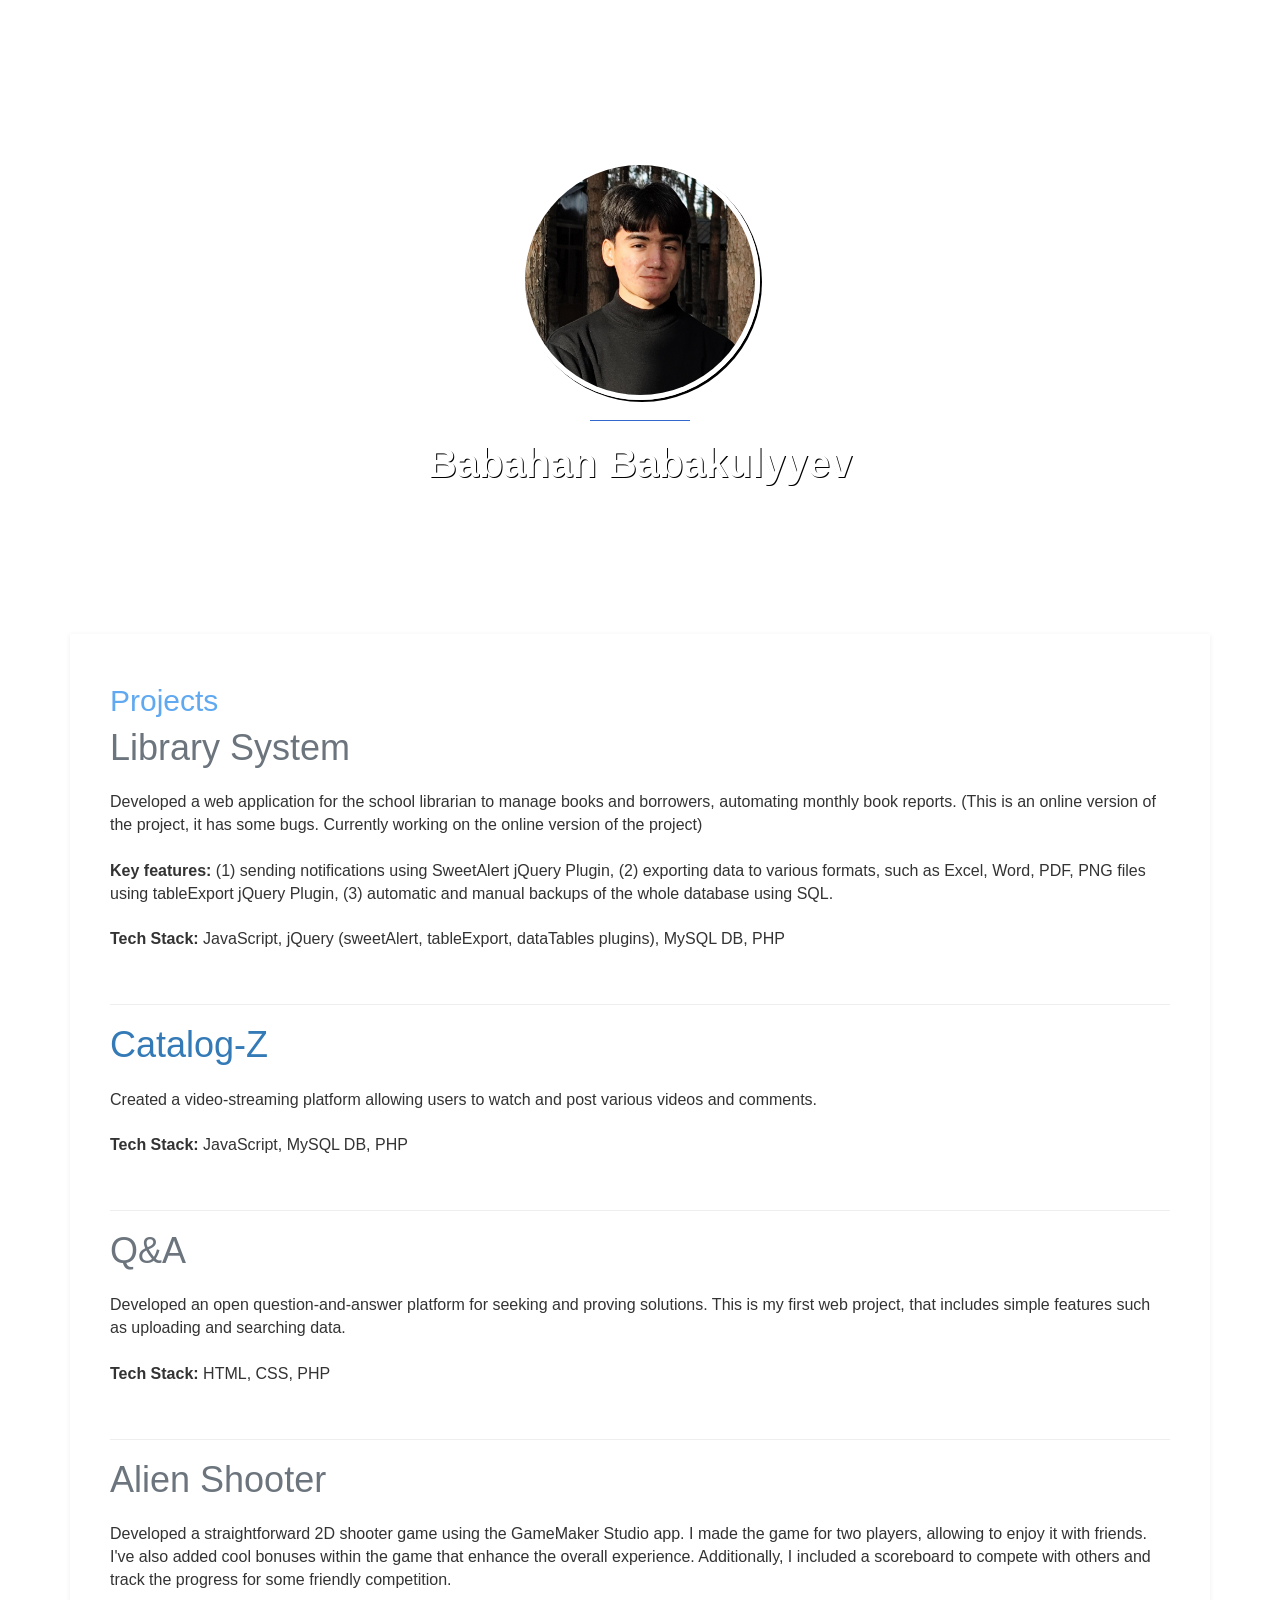
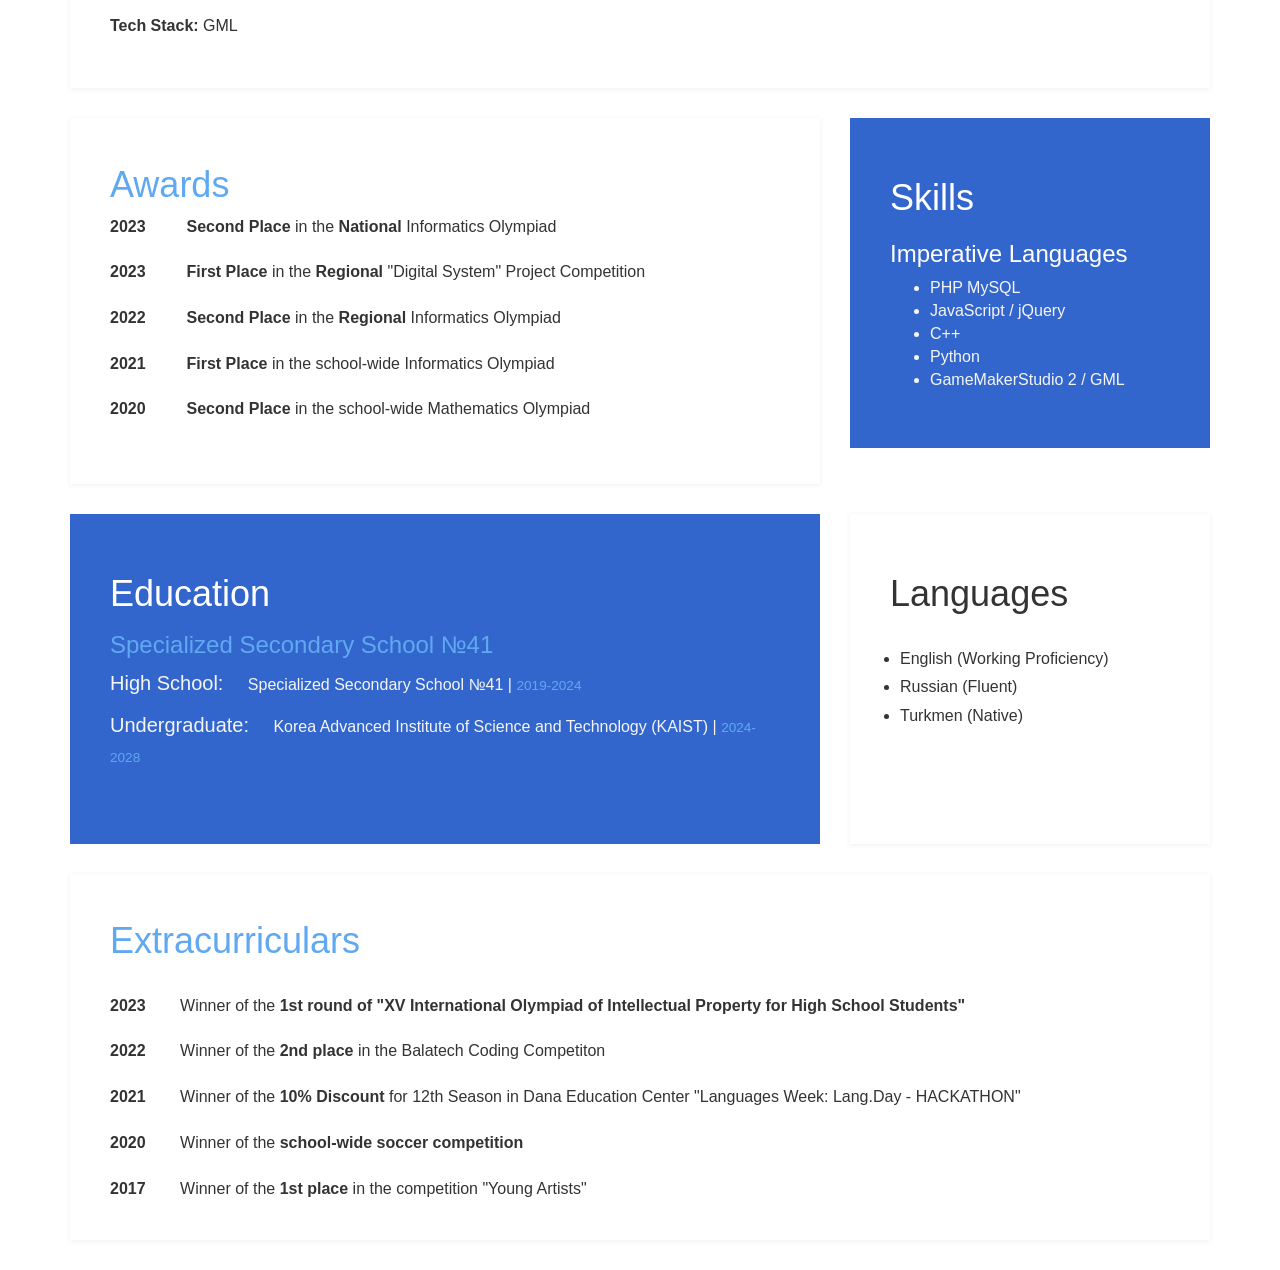
==== commit 403a3bfb: "Update index.html Added to education kaist" ====
--- a/index.html
+++ b/index.html
@@ -182,11 +182,14 @@
 						<div class="education-content">
 							<h4 class="education-title accent gray">Specialized Secondary School №41</h4>
 								<div class="education-school">
-									<h5>1st School: </h5>
+<!-- 									<h5>1st School: </h5>
 										<span class="education-description">Specialized Secondary School №21 | <small class="accent gray">2013-2019</small></span>
-										<br>
-									<h5>2nd School: </h5>
+										<br> -->
+									<h5>High School: </h5>
 										<span class="education-description">Specialized Secondary School №41 | <small class="accent gray">2019-2024</small></span>
+									<br>
+									<h5>Undergraduate: </h5>
+										<span class="education-description"> Korea Advanced Institute of Science and Technology (KAIST) | <small class="accent gray">2024-2028</small></span>
 								</div>
 						</div>
 				</div>
